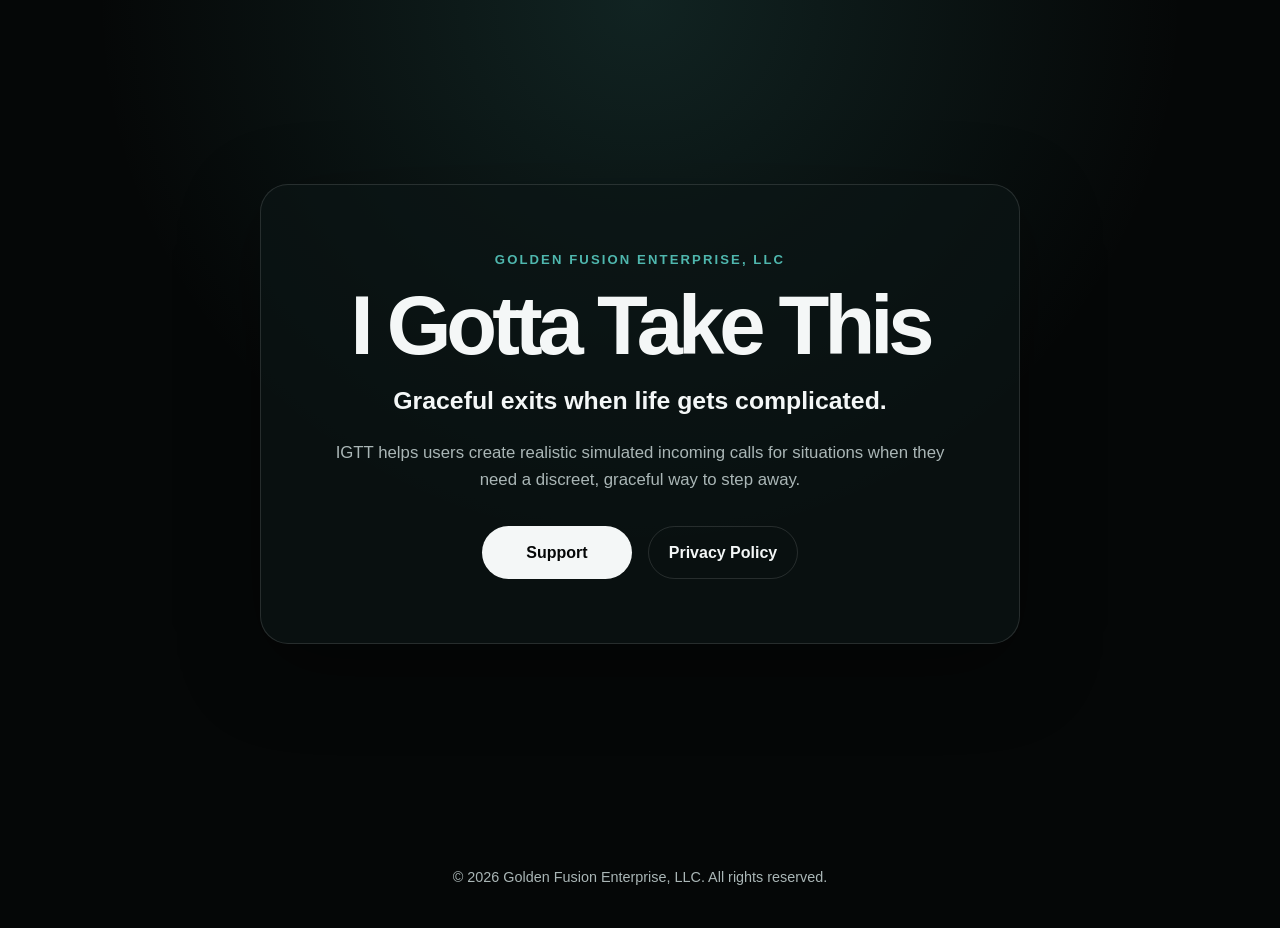
==== index.html @ 5e7134e2 "Add files via upload Initial IGTT website" ====
<!doctype html>
<html lang="en">
<head>
  <meta charset="utf-8">
  <meta name="viewport" content="width=device-width, initial-scale=1">
  <title>I Gotta Take This</title>
  <meta name="description" content="I Gotta Take This helps users schedule realistic simulated incoming calls for graceful exits.">
  <link rel="stylesheet" href="styles.css">
</head>
<body>
  <main class="page">
    <section class="hero">
      <p class="eyebrow">Golden Fusion Enterprise, LLC</p>
      <h1>I Gotta Take This</h1>
      <p class="tagline">Graceful exits when life gets complicated.</p>
      <p class="description">
        IGTT helps users create realistic simulated incoming calls for situations when they need a discreet, graceful way to step away.
      </p>
      <div class="actions">
        <a class="button" href="support.html">Support</a>
        <a class="button secondary" href="privacy.html">Privacy Policy</a>
      </div>
    </section>
  </main>
  <footer>
    <p>&copy; 2026 Golden Fusion Enterprise, LLC. All rights reserved.</p>
  </footer>
</body>
</html>
---- styles.css ----
* { box-sizing: border-box; }

:root {
  color-scheme: dark;
  --bg: #050707;
  --panel: #0c1616;
  --text: #f4f7f7;
  --muted: #aab6b6;
  --line: rgba(255,255,255,0.12);
  --accent: #4fb7ae;
}

body {
  margin: 0;
  font-family: -apple-system, BlinkMacSystemFont, "Segoe UI", sans-serif;
  background: radial-gradient(circle at top, rgba(79,183,174,0.16), transparent 34rem), var(--bg);
  color: var(--text);
  line-height: 1.6;
}

a { color: var(--accent); }

.page {
  min-height: calc(100vh - 72px);
  display: grid;
  place-items: center;
  padding: 2rem;
}

.hero {
  width: min(760px, 100%);
  padding: 4rem 2rem;
  text-align: center;
  background: rgba(12, 22, 22, 0.72);
  border: 1px solid var(--line);
  border-radius: 28px;
  box-shadow: 0 24px 80px rgba(0,0,0,0.35);
}

.eyebrow {
  margin: 0 0 1rem;
  color: var(--accent);
  font-size: 0.82rem;
  font-weight: 700;
  letter-spacing: 0.16em;
  text-transform: uppercase;
}

h1 {
  margin: 0 0 1rem;
  font-size: clamp(2.3rem, 8vw, 5.2rem);
  line-height: 0.95;
  letter-spacing: -0.06em;
}

.tagline {
  margin: 0;
  color: var(--text);
  font-size: clamp(1.15rem, 3vw, 1.55rem);
  font-weight: 700;
}

.description {
  max-width: 620px;
  margin: 1.2rem auto 0;
  color: var(--muted);
  font-size: 1.05rem;
}

.actions {
  display: flex;
  gap: 1rem;
  justify-content: center;
  margin-top: 2rem;
  flex-wrap: wrap;
}

.button {
  display: inline-flex;
  align-items: center;
  justify-content: center;
  min-width: 150px;
  min-height: 48px;
  padding: 0.8rem 1.2rem;
  border-radius: 999px;
  background: var(--text);
  color: #050707;
  text-decoration: none;
  font-weight: 800;
}

.button.secondary {
  background: transparent;
  color: var(--text);
  border: 1px solid var(--line);
}

footer {
  padding: 1.5rem;
  color: var(--muted);
  text-align: center;
  font-size: 0.9rem;
}

.content {
  width: min(880px, calc(100% - 2rem));
  margin: 0 auto;
  padding: 2rem 0 4rem;
}

.content h1 {
  margin-top: 1.5rem;
  font-size: clamp(2rem, 6vw, 3.8rem);
}

.content h2 {
  margin-top: 2rem;
  padding-top: 1.2rem;
  border-top: 1px solid var(--line);
  font-size: 1.35rem;
}

.content p, .content li { color: var(--muted); }
.content strong { color: var(--text); }

.back {
  display: inline-block;
  margin-bottom: 1rem;
  text-decoration: none;
  color: var(--accent);
  font-weight: 700;
}

ol, ul { padding-left: 1.4rem; }

@media (max-width: 560px) {
  .hero { padding: 3rem 1.25rem; }
  .actions { flex-direction: column; }
  .button { width: 100%; }
}
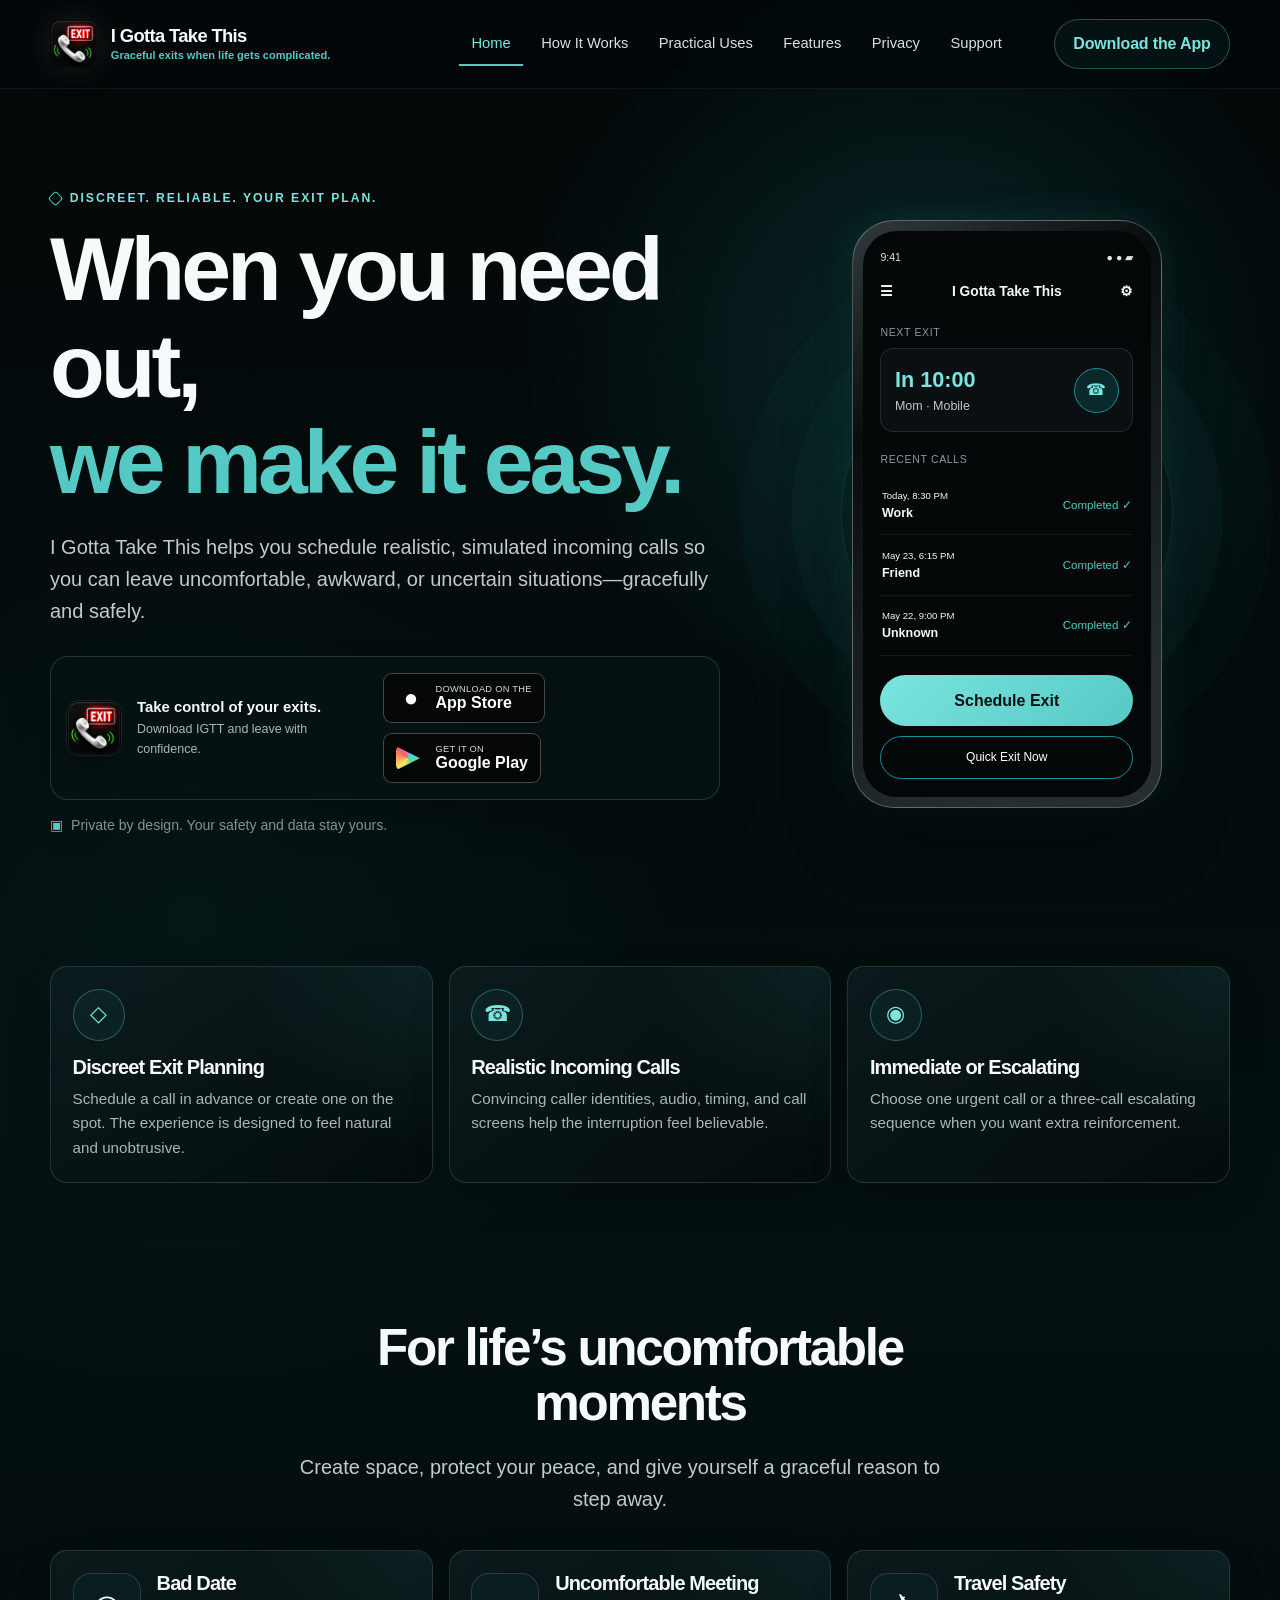
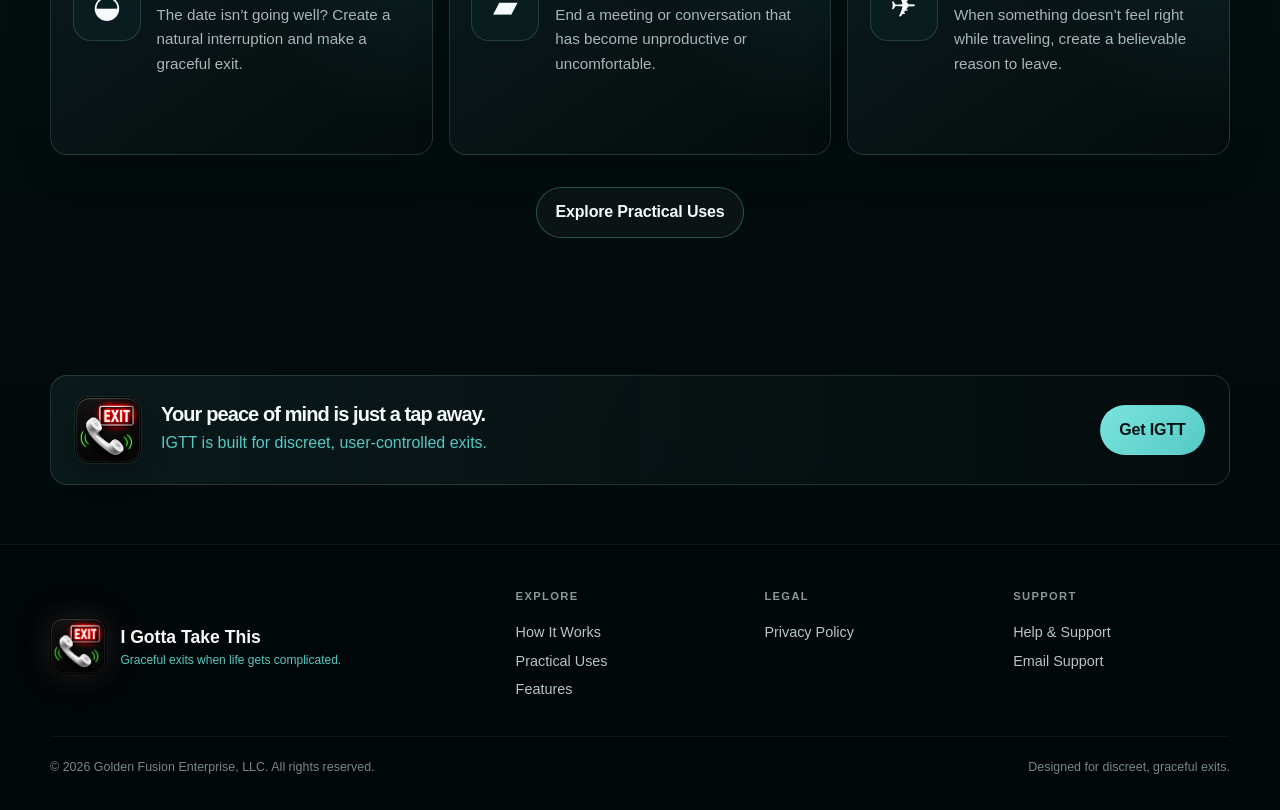
==== commit 14741ca7: "Redesign IGTT website for v1.2 launch" ====
--- a/index.html
+++ b/index.html
@@ -3,27 +3,120 @@
 <head>
   <meta charset="utf-8">
   <meta name="viewport" content="width=device-width, initial-scale=1">
-  <title>I Gotta Take This</title>
-  <meta name="description" content="I Gotta Take This helps users schedule realistic simulated incoming calls for graceful exits.">
+  <title>I Gotta Take This | Graceful exits when life gets complicated</title>
+  <meta name="description" content="I Gotta Take This helps you schedule realistic simulated incoming calls so you can leave uncomfortable, awkward, or uncertain situations gracefully and safely.">
+  <meta name="theme-color" content="#041011">
+  <meta property="og:title" content="I Gotta Take This">
+  <meta property="og:description" content="Graceful exits when life gets complicated.">
+  <meta property="og:type" content="website">
+  <meta property="og:url" content="https://igottatakethis.com/">
+  <link rel="icon" href="assets/favicon-64.png" type="image/png"><link rel="apple-touch-icon" href="assets/apple-touch-icon.png">
   <link rel="stylesheet" href="styles.css">
+  <script src="site.js" defer></script>
 </head>
 <body>
-  <main class="page">
+  <a class="skip-link" href="#main">Skip to content</a>
+  <header class="site-header">
+    <div class="header-inner">
+      <a class="brand" href="index.html" aria-label="I Gotta Take This home">
+        <img class="brand-icon" src="assets/igtt-icon.png" alt="">
+        <span class="brand-copy"><span class="brand-name">I Gotta Take This</span><span class="brand-tagline">Graceful exits when life gets complicated.</span></span>
+      </a>
+      <button class="menu-button" type="button" aria-expanded="false" aria-label="Open navigation" data-menu-button>☰</button>
+      <nav class="nav" aria-label="Primary" data-menu>
+        <a class="active" href="index.html" aria-current="page">Home</a>
+        <a href="how-it-works.html">How It Works</a>
+        <a href="practical-uses.html">Practical Uses</a>
+        <a href="features.html">Features</a>
+        <a href="privacy.html">Privacy</a>
+        <a href="support.html">Support</a>
+      </nav>
+      <a class="header-cta" href="#download">Download the App</a>
+    </div>
+  </header>
+
+  <main id="main">
     <section class="hero">
-      <p class="eyebrow">Golden Fusion Enterprise, LLC</p>
-      <h1>I Gotta Take This</h1>
-      <p class="tagline">Graceful exits when life gets complicated.</p>
-      <p class="description">
-        IGTT helps users create realistic simulated incoming calls for situations when they need a discreet, graceful way to step away.
-      </p>
-      <div class="actions">
-        <a class="button" href="support.html">Support</a>
-        <a class="button secondary" href="privacy.html">Privacy Policy</a>
+      <div class="container hero-grid">
+        <div class="hero-copy">
+          <p class="eyebrow">Discreet. Reliable. Your exit plan.</p>
+          <h1>When you need out,<br><span class="accent">we make it easy.</span></h1>
+          <p class="lead">I Gotta Take This helps you schedule realistic, simulated incoming calls so you can leave uncomfortable, awkward, or uncertain situations—gracefully and safely.</p>
+          <div class="download-card" id="download">
+            <img class="app-icon" src="assets/igtt-icon.png" alt="I Gotta Take This app icon">
+            <div class="download-copy"><strong>Take control of your exits.</strong><span>Download IGTT and leave with confidence.</span></div>
+            <div class="store-badges" aria-label="App store links coming soon">
+              <a class="store-badge" href="#download" data-store="apple" aria-disabled="true" title="App Store link will be activated after approval">
+                <span class="store-symbol" aria-hidden="true">●</span><span><span class="store-small">Download on the</span><span class="store-name">App Store</span></span>
+              </a>
+              <a class="store-badge" href="#download" data-store="google" aria-disabled="true" title="Google Play link will be activated after approval">
+                <span class="play-mark" aria-hidden="true"></span><span><span class="store-small">Get it on</span><span class="store-name">Google Play</span></span>
+              </a>
+            </div>
+          </div>
+          <p class="privacy-note"><span class="mini-lock" aria-hidden="true">▣</span> Private by design. Your safety and data stay yours.</p>
+        </div>
+
+        <div class="phone-stage" aria-label="Illustration of the I Gotta Take This app">
+          <div class="phone">
+            <div class="phone-screen">
+              <div class="phone-status"><span>9:41</span><span>● ● ▰</span></div>
+              <div class="phone-title"><span>☰</span><strong>I Gotta Take This</strong><span>⚙</span></div>
+              <div class="phone-label">Next Exit</div>
+              <div class="next-call"><div><strong>In 10:00</strong><span>Mom · Mobile</span></div><div class="call-button">☎</div></div>
+              <div class="recent">
+                <div class="phone-label">Recent Calls</div>
+                <div class="recent-row"><div><small>Today, 8:30 PM</small><strong>Work</strong></div><span>Completed ✓</span></div>
+                <div class="recent-row"><div><small>May 23, 6:15 PM</small><strong>Friend</strong></div><span>Completed ✓</span></div>
+                <div class="recent-row"><div><small>May 22, 9:00 PM</small><strong>Unknown</strong></div><span>Completed ✓</span></div>
+              </div>
+              <div class="phone-main-button">Schedule Exit</div>
+              <div class="phone-secondary">Quick Exit Now</div>
+            </div>
+          </div>
+        </div>
+      </div>
+    </section>
+
+    <section class="section compact">
+      <div class="container card-grid three">
+        <article class="card feature-card"><div class="icon-badge">◇</div><h3>Discreet Exit Planning</h3><p>Schedule a call in advance or create one on the spot. The experience is designed to feel natural and unobtrusive.</p></article>
+        <article class="card feature-card"><div class="icon-badge">☎</div><h3>Realistic Incoming Calls</h3><p>Convincing caller identities, audio, timing, and call screens help the interruption feel believable.</p></article>
+        <article class="card feature-card"><div class="icon-badge">◉</div><h3>Immediate or Escalating</h3><p>Choose one urgent call or a three-call escalating sequence when you want extra reinforcement.</p></article>
+      </div>
+    </section>
+
+    <section class="section compact use-cases">
+      <div class="container">
+        <div class="section-heading center"><h2>For life’s uncomfortable moments</h2><p class="lead">Create space, protect your peace, and give yourself a graceful reason to step away.</p></div>
+        <div class="card-grid three">
+          <article class="card use-case-card"><div class="scenario"><div class="scenario-art" aria-hidden="true">◒</div><div><h3>Bad Date</h3><p>The date isn’t going well? Create a natural interruption and make a graceful exit.</p></div></div></article>
+          <article class="card use-case-card"><div class="scenario"><div class="scenario-art" aria-hidden="true">▰</div><div><h3>Uncomfortable Meeting</h3><p>End a meeting or conversation that has become unproductive or uncomfortable.</p></div></div></article>
+          <article class="card use-case-card"><div class="scenario"><div class="scenario-art" aria-hidden="true">✈</div><div><h3>Travel Safety</h3><p>When something doesn’t feel right while traveling, create a believable reason to leave.</p></div></div></article>
+        </div>
+        <div class="hero-actions" style="justify-content:center; margin-top:2rem"><a class="button secondary" href="practical-uses.html">Explore Practical Uses</a></div>
+      </div>
+    </section>
+
+    <section class="section compact">
+      <div class="container callout">
+        <img class="app-icon" src="assets/igtt-icon.png" alt="">
+        <div><h3>Your peace of mind is just a tap away.</h3><p>IGTT is built for discreet, user-controlled exits.</p></div>
+        <a class="button primary" href="#download">Get IGTT</a>
       </div>
     </section>
   </main>
-  <footer>
-    <p>&copy; 2026 Golden Fusion Enterprise, LLC. All rights reserved.</p>
+
+  <footer class="site-footer">
+    <div class="container">
+      <div class="footer-grid">
+        <div class="footer-brand"><img class="brand-icon" src="assets/igtt-icon.png" alt=""><div><div class="footer-title">I Gotta Take This</div><div class="footer-tag">Graceful exits when life gets complicated.</div></div></div>
+        <div class="footer-col"><h4>Explore</h4><a href="how-it-works.html">How It Works</a><a href="practical-uses.html">Practical Uses</a><a href="features.html">Features</a></div>
+        <div class="footer-col"><h4>Legal</h4><a href="privacy.html">Privacy Policy</a></div>
+        <div class="footer-col"><h4>Support</h4><a href="support.html">Help & Support</a><a href="mailto:support@igottatakethis.com">Email Support</a></div>
+      </div>
+      <div class="footer-bottom"><span>© <span data-year>2026</span> Golden Fusion Enterprise, LLC. All rights reserved.</span><span>Designed for discreet, graceful exits.</span></div>
+    </div>
   </footer>
 </body>
 </html>
--- a/styles.css
+++ b/styles.css
@@ -2,139 +2,366 @@
 
 :root {
   color-scheme: dark;
-  --bg: #050707;
-  --panel: #0c1616;
-  --text: #f4f7f7;
-  --muted: #aab6b6;
-  --line: rgba(255,255,255,0.12);
-  --accent: #4fb7ae;
-}
-
+  --bg: #030808;
+  --bg-soft: #071011;
+  --panel: rgba(10, 23, 24, 0.78);
+  --panel-strong: #0a1718;
+  --text: #f7fafa;
+  --muted: #a9b7b8;
+  --muted-2: #7f9395;
+  --line: rgba(173, 236, 233, 0.16);
+  --line-strong: rgba(94, 211, 206, 0.34);
+  --accent: #55c9c4;
+  --accent-bright: #7be4de;
+  --accent-deep: #168e96;
+  --danger: #e18f8f;
+  --radius: 24px;
+  --radius-sm: 17px;
+  --shadow: 0 28px 80px rgba(0,0,0,.38);
+  --max: 1180px;
+}
+
+html { scroll-behavior: smooth; }
 body {
   margin: 0;
-  font-family: -apple-system, BlinkMacSystemFont, "Segoe UI", sans-serif;
-  background: radial-gradient(circle at top, rgba(79,183,174,0.16), transparent 34rem), var(--bg);
+  min-height: 100vh;
+  font-family: Inter, ui-sans-serif, -apple-system, BlinkMacSystemFont, "Segoe UI", sans-serif;
   color: var(--text);
+  background:
+    radial-gradient(circle at 72% 14%, rgba(28, 161, 168, .18), transparent 25rem),
+    radial-gradient(circle at 15% 38%, rgba(25, 106, 110, .09), transparent 30rem),
+    linear-gradient(180deg, #030707 0%, #041011 52%, #020707 100%);
   line-height: 1.6;
-}
-
-a { color: var(--accent); }
-
-.page {
-  min-height: calc(100vh - 72px);
+  -webkit-font-smoothing: antialiased;
+}
+
+body::before {
+  content: "";
+  position: fixed;
+  inset: 0;
+  pointer-events: none;
+  background-image: linear-gradient(rgba(255,255,255,.012) 1px, transparent 1px), linear-gradient(90deg, rgba(255,255,255,.012) 1px, transparent 1px);
+  background-size: 54px 54px;
+  mask-image: linear-gradient(to bottom, rgba(0,0,0,.5), transparent 70%);
+}
+
+a { color: inherit; }
+img, svg { display: block; max-width: 100%; }
+button { font: inherit; }
+
+.skip-link {
+  position: absolute;
+  left: 1rem;
+  top: -5rem;
+  background: var(--text);
+  color: #061011;
+  padding: .7rem 1rem;
+  border-radius: 10px;
+  z-index: 1000;
+}
+.skip-link:focus { top: 1rem; }
+
+.site-header {
+  position: sticky;
+  top: 0;
+  z-index: 50;
+  backdrop-filter: blur(16px);
+  background: rgba(2, 8, 9, .79);
+  border-bottom: 1px solid rgba(255,255,255,.06);
+}
+.header-inner {
+  width: min(var(--max), calc(100% - 2rem));
+  min-height: 88px;
+  margin: 0 auto;
+  display: flex;
+  align-items: center;
+  gap: 2rem;
+}
+.brand {
+  display: inline-flex;
+  align-items: center;
+  gap: .8rem;
+  text-decoration: none;
+  flex: 0 0 auto;
+}
+.brand-icon { width: 48px; height: 48px; filter: drop-shadow(0 0 18px rgba(84,201,196,.22)); }
+.brand-copy { display: grid; line-height: 1.08; }
+.brand-name { font-size: 1.15rem; font-weight: 800; letter-spacing: -.035em; }
+.brand-tagline { color: var(--accent); font-size: .69rem; margin-top: .28rem; font-weight: 650; }
+
+.nav { display: flex; align-items: center; gap: .4rem; margin-left: auto; }
+.nav a {
+  text-decoration: none;
+  color: #d7e0e0;
+  padding: .65rem .75rem;
+  border-radius: 12px;
+  font-size: .92rem;
+  transition: color .2s, background .2s;
+}
+.nav a:hover, .nav a:focus-visible { color: #fff; background: rgba(255,255,255,.05); }
+.nav a.active { color: var(--accent-bright); box-shadow: inset 0 -2px var(--accent); border-radius: 0; }
+
+.header-cta, .button {
+  display: inline-flex;
+  align-items: center;
+  justify-content: center;
+  min-height: 46px;
+  padding: .72rem 1.15rem;
+  border-radius: 999px;
+  border: 1px solid var(--line-strong);
+  text-decoration: none;
+  font-weight: 760;
+  letter-spacing: -.01em;
+  transition: transform .2s, box-shadow .2s, border-color .2s, background .2s;
+}
+.header-cta { margin-left: .5rem; color: var(--accent-bright); background: rgba(12,39,40,.36); }
+.header-cta:hover, .button:hover { transform: translateY(-1px); box-shadow: 0 12px 28px rgba(0,0,0,.25); border-color: rgba(123,228,222,.65); }
+.button.primary { color: #041112; background: linear-gradient(135deg, var(--accent-bright), var(--accent)); border-color: transparent; }
+.button.secondary { color: var(--text); background: rgba(255,255,255,.035); }
+.menu-button { display: none; margin-left: auto; background: transparent; color: var(--text); border: 1px solid var(--line); border-radius: 12px; width: 44px; height: 44px; }
+
+main { position: relative; z-index: 1; }
+.container { width: min(var(--max), calc(100% - 2rem)); margin: 0 auto; }
+.section { padding: 5.3rem 0; }
+.section.compact { padding: 3.7rem 0; }
+.section-heading { max-width: 720px; margin-bottom: 2.2rem; }
+.section-heading.center { text-align: center; margin-left: auto; margin-right: auto; }
+.eyebrow {
+  display: inline-flex;
+  align-items: center;
+  gap: .55rem;
+  color: var(--accent-bright);
+  font-size: .76rem;
+  font-weight: 850;
+  letter-spacing: .16em;
+  text-transform: uppercase;
+}
+.eyebrow::before { content: ""; width: 9px; height: 9px; border: 1.5px solid var(--accent); border-radius: 3px; transform: rotate(45deg); }
+
+h1, h2, h3 { margin-top: 0; letter-spacing: -.045em; line-height: 1.08; }
+h1 { font-size: clamp(3rem, 7vw, 5.7rem); margin-bottom: 1.25rem; }
+h2 { font-size: clamp(2rem, 4.2vw, 3.2rem); margin-bottom: .9rem; }
+h3 { font-size: 1.25rem; margin-bottom: .55rem; }
+.accent { color: var(--accent); }
+.lead { color: #c0cbcc; font-size: clamp(1.05rem, 2vw, 1.25rem); max-width: 680px; }
+.muted { color: var(--muted); }
+
+.hero { padding: 5.5rem 0 3.5rem; overflow: hidden; }
+.hero-grid { display: grid; grid-template-columns: minmax(0, 1.08fr) minmax(330px, .72fr); gap: 4rem; align-items: center; }
+.hero-copy h1 { max-width: 780px; }
+.hero-copy .lead { margin: 0 0 1.8rem; }
+.hero-actions { display: flex; gap: .8rem; flex-wrap: wrap; margin: 1.7rem 0 1.2rem; }
+.privacy-note { display: flex; align-items: center; gap: .5rem; color: var(--muted-2); font-size: .88rem; }
+.privacy-note .mini-lock { color: var(--accent); }
+
+.download-card {
+  margin-top: 1.75rem;
+  max-width: 670px;
+  display: flex;
+  align-items: center;
+  gap: 1rem;
+  padding: 1rem;
+  border: 1px solid var(--line);
+  border-radius: 18px;
+  background: rgba(8,19,20,.74);
+  box-shadow: 0 18px 40px rgba(0,0,0,.18);
+}
+.download-card .app-icon { width: 54px; height: 54px; flex: 0 0 auto; }
+.download-copy { margin-right: auto; }
+.download-copy strong { display: block; font-size: .93rem; }
+.download-copy span { display: block; color: var(--muted); font-size: .78rem; }
+.store-badges { display: flex; gap: .65rem; flex-wrap: wrap; }
+.store-badge {
+  min-width: 142px;
+  min-height: 50px;
   display: grid;
-  place-items: center;
-  padding: 2rem;
-}
-
-.hero {
-  width: min(760px, 100%);
-  padding: 4rem 2rem;
-  text-align: center;
-  background: rgba(12, 22, 22, 0.72);
+  grid-template-columns: 30px 1fr;
+  align-items: center;
+  gap: .6rem;
+  padding: .5rem .75rem;
+  color: white;
+  text-decoration: none;
+  border: 1px solid rgba(255,255,255,.26);
+  border-radius: 9px;
+  background: #050707;
+}
+.store-badge[aria-disabled="true"] { cursor: default; }
+.store-badge .store-symbol { font-size: 1.5rem; text-align: center; line-height: 1; }
+.store-badge .store-small { display: block; font-size: .58rem; text-transform: uppercase; line-height: 1.1; color: #d6dddd; letter-spacing: .03em; }
+.store-badge .store-name { display: block; font-size: 1rem; font-weight: 720; line-height: 1.15; }
+.play-mark { width: 24px; height: 24px; border-radius: 5px; background: conic-gradient(from 45deg, #48d7ff, #57dd7b, #ffe65b, #ff5b64, #48d7ff); clip-path: polygon(0 0, 100% 50%, 0 100%); }
+
+.phone-stage { position: relative; min-height: 520px; display: grid; place-items: center; }
+.phone-stage::before {
+  content: "";
+  position: absolute;
+  width: 390px; height: 390px;
+  border-radius: 50%;
+  background: radial-gradient(circle, rgba(40,186,191,.35), rgba(13,102,108,.16) 40%, transparent 69%);
+  filter: blur(2px);
+}
+.phone-stage::after {
+  content: "";
+  position: absolute;
+  width: 330px; height: 330px;
+  border: 1px solid rgba(80,205,202,.16);
+  border-radius: 50%;
+  box-shadow: 0 0 0 50px rgba(68,199,195,.035), 0 0 0 100px rgba(68,199,195,.022);
+}
+.phone {
+  position: relative;
+  z-index: 2;
+  width: min(310px, 75vw);
+  padding: 10px;
+  border-radius: 42px;
+  background: linear-gradient(145deg, #303b3d, #090d0e 28%, #262e30 85%);
+  border: 1px solid rgba(255,255,255,.28);
+  box-shadow: 0 35px 65px rgba(0,0,0,.48), 0 0 40px rgba(63,208,204,.14);
+}
+.phone-screen { min-height: 556px; border-radius: 34px; overflow: hidden; background: #040707; padding: 1.1rem; }
+.phone-status { display: flex; justify-content: space-between; font-size: .66rem; color: #dfe5e5; margin-bottom: 1rem; }
+.phone-title { display: flex; justify-content: space-between; align-items: center; margin-bottom: 1.3rem; font-size: .86rem; font-weight: 760; }
+.phone-label { color: #8c9a9b; font-size: .66rem; text-transform: uppercase; letter-spacing: .06em; margin-bottom: .45rem; }
+.next-call { border: 1px solid rgba(255,255,255,.1); background: #0a1011; padding: .85rem; border-radius: 13px; display: flex; align-items: center; justify-content: space-between; }
+.next-call strong { display: block; color: var(--accent-bright); font-size: 1.35rem; }
+.next-call span { display: block; color: #bec8c8; font-size: .78rem; }
+.call-button { width: 45px; height: 45px; border-radius: 50%; border: 1px solid var(--accent-deep); display: grid; place-items: center; color: var(--accent-bright); background: #0b292b; }
+.recent { margin: 1.2rem 0; }
+.recent-row { display: flex; justify-content: space-between; align-items: center; gap: 1rem; padding: .65rem .1rem; border-bottom: 1px solid rgba(255,255,255,.07); font-size: .72rem; }
+.recent-row strong { display: block; font-size: .78rem; }
+.recent-row span { color: var(--accent); }
+.phone-main-button { display: block; width: 100%; padding: .8rem; border: 0; border-radius: 999px; background: linear-gradient(135deg, var(--accent-bright), var(--accent)); color: #061112; font-weight: 800; text-align: center; }
+.phone-secondary { display: block; width: 100%; padding: .7rem; margin-top: .6rem; border-radius: 999px; border: 1px solid var(--accent-deep); color: white; text-align: center; font-size: .75rem; }
+
+.card-grid { display: grid; gap: 1rem; }
+.card-grid.three { grid-template-columns: repeat(3, 1fr); }
+.card-grid.two { grid-template-columns: repeat(2, 1fr); }
+.card {
+  position: relative;
+  overflow: hidden;
   border: 1px solid var(--line);
-  border-radius: 28px;
-  box-shadow: 0 24px 80px rgba(0,0,0,0.35);
-}
-
-.eyebrow {
-  margin: 0 0 1rem;
-  color: var(--accent);
-  font-size: 0.82rem;
-  font-weight: 700;
-  letter-spacing: 0.16em;
-  text-transform: uppercase;
-}
-
-h1 {
-  margin: 0 0 1rem;
-  font-size: clamp(2.3rem, 8vw, 5.2rem);
-  line-height: 0.95;
-  letter-spacing: -0.06em;
-}
-
-.tagline {
-  margin: 0;
-  color: var(--text);
-  font-size: clamp(1.15rem, 3vw, 1.55rem);
-  font-weight: 700;
-}
-
-.description {
-  max-width: 620px;
-  margin: 1.2rem auto 0;
-  color: var(--muted);
-  font-size: 1.05rem;
-}
-
-.actions {
-  display: flex;
-  gap: 1rem;
-  justify-content: center;
-  margin-top: 2rem;
-  flex-wrap: wrap;
-}
-
-.button {
-  display: inline-flex;
-  align-items: center;
-  justify-content: center;
-  min-width: 150px;
-  min-height: 48px;
-  padding: 0.8rem 1.2rem;
-  border-radius: 999px;
-  background: var(--text);
-  color: #050707;
-  text-decoration: none;
-  font-weight: 800;
-}
-
-.button.secondary {
-  background: transparent;
-  color: var(--text);
-  border: 1px solid var(--line);
-}
-
-footer {
-  padding: 1.5rem;
-  color: var(--muted);
-  text-align: center;
-  font-size: 0.9rem;
-}
-
-.content {
-  width: min(880px, calc(100% - 2rem));
-  margin: 0 auto;
-  padding: 2rem 0 4rem;
-}
-
-.content h1 {
-  margin-top: 1.5rem;
-  font-size: clamp(2rem, 6vw, 3.8rem);
-}
-
-.content h2 {
-  margin-top: 2rem;
-  padding-top: 1.2rem;
-  border-top: 1px solid var(--line);
-  font-size: 1.35rem;
-}
-
-.content p, .content li { color: var(--muted); }
-.content strong { color: var(--text); }
-
-.back {
-  display: inline-block;
-  margin-bottom: 1rem;
-  text-decoration: none;
-  color: var(--accent);
-  font-weight: 700;
-}
-
-ol, ul { padding-left: 1.4rem; }
-
-@media (max-width: 560px) {
-  .hero { padding: 3rem 1.25rem; }
-  .actions { flex-direction: column; }
+  border-radius: var(--radius-sm);
+  background: linear-gradient(145deg, rgba(13,29,31,.8), rgba(5,12,13,.82));
+  padding: 1.35rem;
+  box-shadow: 0 16px 40px rgba(0,0,0,.14);
+}
+.card::after { content: ""; position: absolute; inset: 0; pointer-events: none; background: radial-gradient(circle at top right, rgba(67,193,192,.08), transparent 42%); }
+.card p { color: var(--muted); margin: 0; font-size: .95rem; }
+.icon-badge { width: 52px; height: 52px; border-radius: 50%; display: grid; place-items: center; color: var(--accent-bright); border: 1px solid var(--line-strong); background: rgba(22,92,96,.14); font-size: 1.35rem; margin-bottom: 1rem; }
+.feature-card { min-height: 205px; }
+
+.use-cases { margin-top: 1.2rem; }
+.use-case-card { min-height: 205px; }
+.use-case-card .scenario { display: flex; gap: 1rem; align-items: flex-start; }
+.use-case-card .scenario-art { width: 68px; min-width: 68px; height: 68px; border-radius: 18px; border: 1px solid var(--line); background: rgba(23,78,80,.12); display: grid; place-items: center; font-size: 2rem; }
+
+.page-hero { padding: 5rem 0 2.5rem; }
+.page-hero-grid { display: grid; grid-template-columns: 1fr .65fr; gap: 4rem; align-items: center; }
+.page-hero h1 { font-size: clamp(3rem, 6vw, 5.2rem); }
+.orbit-art { min-height: 320px; display: grid; place-items: center; position: relative; }
+.orbit { width: 270px; height: 270px; border-radius: 50%; border: 1px solid rgba(81,206,202,.23); display: grid; place-items: center; box-shadow: 0 0 0 40px rgba(66,199,194,.035), 0 0 0 80px rgba(66,199,194,.02); }
+.orbit-core { width: 92px; height: 154px; border-radius: 24px; border: 2px solid rgba(255,255,255,.24); background: #070c0d; box-shadow: 0 0 45px rgba(50,192,190,.25); display: grid; place-items: center; color: var(--accent); font-size: 2rem; }
+.orbit-node { position: absolute; width: 48px; height: 48px; border-radius: 50%; border: 1px solid var(--line-strong); background: #071516; display: grid; place-items: center; color: var(--accent-bright); }
+.orbit-node.n1 { transform: translate(0,-150px); }
+.orbit-node.n2 { transform: translate(-150px,-20px); }
+.orbit-node.n3 { transform: translate(150px,-20px); }
+.orbit-node.n4 { transform: translate(-95px,120px); }
+.orbit-node.n5 { transform: translate(95px,120px); }
+
+.steps { display: grid; grid-template-columns: repeat(3,1fr); gap: 1rem; counter-reset: step; }
+.step { position: relative; padding: 1.35rem 1.35rem 1.35rem 4.3rem; border: 1px solid var(--line); border-radius: var(--radius-sm); background: rgba(8,19,20,.7); }
+.step::before { counter-increment: step; content: counter(step); position: absolute; left: 1.2rem; top: 1.3rem; width: 36px; height: 36px; border-radius: 50%; display: grid; place-items: center; font-weight: 850; color: #061112; background: var(--accent); }
+.step p { color: var(--muted); margin: 0; font-size: .92rem; }
+
+.callout { display: grid; grid-template-columns: auto 1fr auto; gap: 1.25rem; align-items: center; padding: 1.3rem 1.5rem; border: 1px solid var(--line); border-radius: var(--radius-sm); background: linear-gradient(90deg, rgba(11,27,29,.93), rgba(5,12,13,.88)); }
+.callout .app-icon { width: 66px; height: 66px; }
+.callout h3 { margin-bottom: .25rem; }
+.callout p { margin: 0; color: var(--accent); }
+
+.prose-wrap { display: grid; grid-template-columns: 250px minmax(0, 760px); gap: 3rem; align-items: start; }
+.prose-nav { position: sticky; top: 118px; border: 1px solid var(--line); border-radius: var(--radius-sm); padding: 1rem; background: rgba(7,17,18,.72); }
+.prose-nav a { display: block; text-decoration: none; color: var(--muted); padding: .45rem .5rem; border-radius: 8px; font-size: .9rem; }
+.prose-nav a:hover { color: var(--text); background: rgba(255,255,255,.04); }
+.prose h2 { font-size: 1.55rem; margin-top: 2.6rem; padding-top: .9rem; border-top: 1px solid var(--line); }
+.prose h2:first-child { margin-top: 0; }
+.prose p, .prose li { color: var(--muted); }
+.prose strong { color: var(--text); }
+.prose a { color: var(--accent-bright); }
+.prose ul, .prose ol { padding-left: 1.35rem; }
+.notice { border-left: 3px solid var(--accent); padding: .9rem 1rem; background: rgba(24,83,86,.1); color: #c7d5d5; border-radius: 0 12px 12px 0; }
+
+.site-footer { border-top: 1px solid rgba(255,255,255,.07); background: rgba(1,6,7,.64); padding: 2.7rem 0 2rem; }
+.footer-grid { display: grid; grid-template-columns: 1.4fr repeat(3, .7fr); gap: 2rem; }
+.footer-brand .brand-icon { width: 56px; height: 56px; }
+.footer-brand { display: flex; align-items: center; gap: .9rem; }
+.footer-title { font-weight: 820; font-size: 1.1rem; }
+.footer-tag { color: var(--accent); font-size: .75rem; }
+.footer-col h4 { margin: 0 0 .75rem; color: #87999a; font-size: .7rem; letter-spacing: .12em; text-transform: uppercase; }
+.footer-col a { display: block; color: #b9c5c5; text-decoration: none; padding: .18rem 0; font-size: .9rem; }
+.footer-col a:hover { color: white; }
+.footer-bottom { margin-top: 2rem; padding-top: 1.3rem; border-top: 1px solid rgba(255,255,255,.06); display: flex; justify-content: space-between; gap: 1rem; color: #778889; font-size: .78rem; }
+
+@media (max-width: 980px) {
+  .header-inner { min-height: 76px; }
+  .menu-button { display: inline-grid; place-items: center; }
+  .nav { display: none; position: absolute; left: 1rem; right: 1rem; top: 82px; flex-direction: column; align-items: stretch; padding: .8rem; border: 1px solid var(--line); border-radius: 16px; background: rgba(3,12,13,.98); box-shadow: var(--shadow); }
+  .nav.is-open { display: flex; }
+  .nav a.active { border-radius: 10px; box-shadow: none; background: rgba(77,190,187,.1); }
+  .header-cta { display: none; }
+  .hero-grid, .page-hero-grid { grid-template-columns: 1fr; gap: 2rem; }
+  .hero { padding-top: 4rem; }
+  .phone-stage { min-height: 520px; }
+  .card-grid.three { grid-template-columns: repeat(2,1fr); }
+  .callout { grid-template-columns: auto 1fr; }
+  .callout .store-badges { grid-column: 1 / -1; }
+  .prose-wrap { grid-template-columns: 1fr; }
+  .prose-nav { position: static; display: flex; flex-wrap: wrap; }
+  .footer-grid { grid-template-columns: 1.5fr 1fr 1fr; }
+  .footer-col:last-child { grid-column: 2; }
+}
+
+@media (max-width: 680px) {
+  .container, .header-inner { width: min(100% - 1.2rem, var(--max)); }
+  .brand-icon { width: 42px; height: 42px; }
+  .brand-tagline { display: none; }
+  .brand-name { font-size: 1.03rem; }
+  .section { padding: 4rem 0; }
+  .hero { padding-top: 3.2rem; }
+  h1 { font-size: clamp(2.65rem, 14vw, 4.4rem); }
+  .hero-actions { flex-direction: column; }
   .button { width: 100%; }
-}
+  .download-card { align-items: flex-start; flex-wrap: wrap; }
+  .download-copy { min-width: calc(100% - 80px); }
+  .store-badges { width: 100%; }
+  .store-badge { flex: 1 1 145px; }
+  .phone-stage { min-height: 500px; }
+  .phone-screen { min-height: 520px; }
+  .card-grid.three, .card-grid.two, .steps { grid-template-columns: 1fr; }
+  .orbit-art { transform: scale(.8); min-height: 270px; }
+  .callout { grid-template-columns: auto 1fr; }
+  .callout .store-badges { grid-column: 1 / -1; }
+  .footer-grid { grid-template-columns: 1fr 1fr; }
+  .footer-grid > :first-child { grid-column: 1 / -1; }
+  .footer-col:last-child { grid-column: auto; }
+  .footer-bottom { flex-direction: column; }
+}
+
+@media (prefers-reduced-motion: reduce) {
+  html { scroll-behavior: auto; }
+  *, *::before, *::after { transition: none !important; }
+}
+
+/* Production IGTT app icon */
+.brand-icon,
+.app-icon,
+.orbit-core img {
+  border-radius: 22%;
+  object-fit: cover;
+}
+.brand-icon {
+  filter: drop-shadow(0 0 16px rgba(255, 49, 49, .10)) drop-shadow(0 0 16px rgba(84, 201, 196, .10));
+}
+.download-card .app-icon,
+.callout .app-icon {
+  box-shadow: 0 0 0 1px rgba(255,255,255,.08), 0 12px 28px rgba(0,0,0,.28);
+}
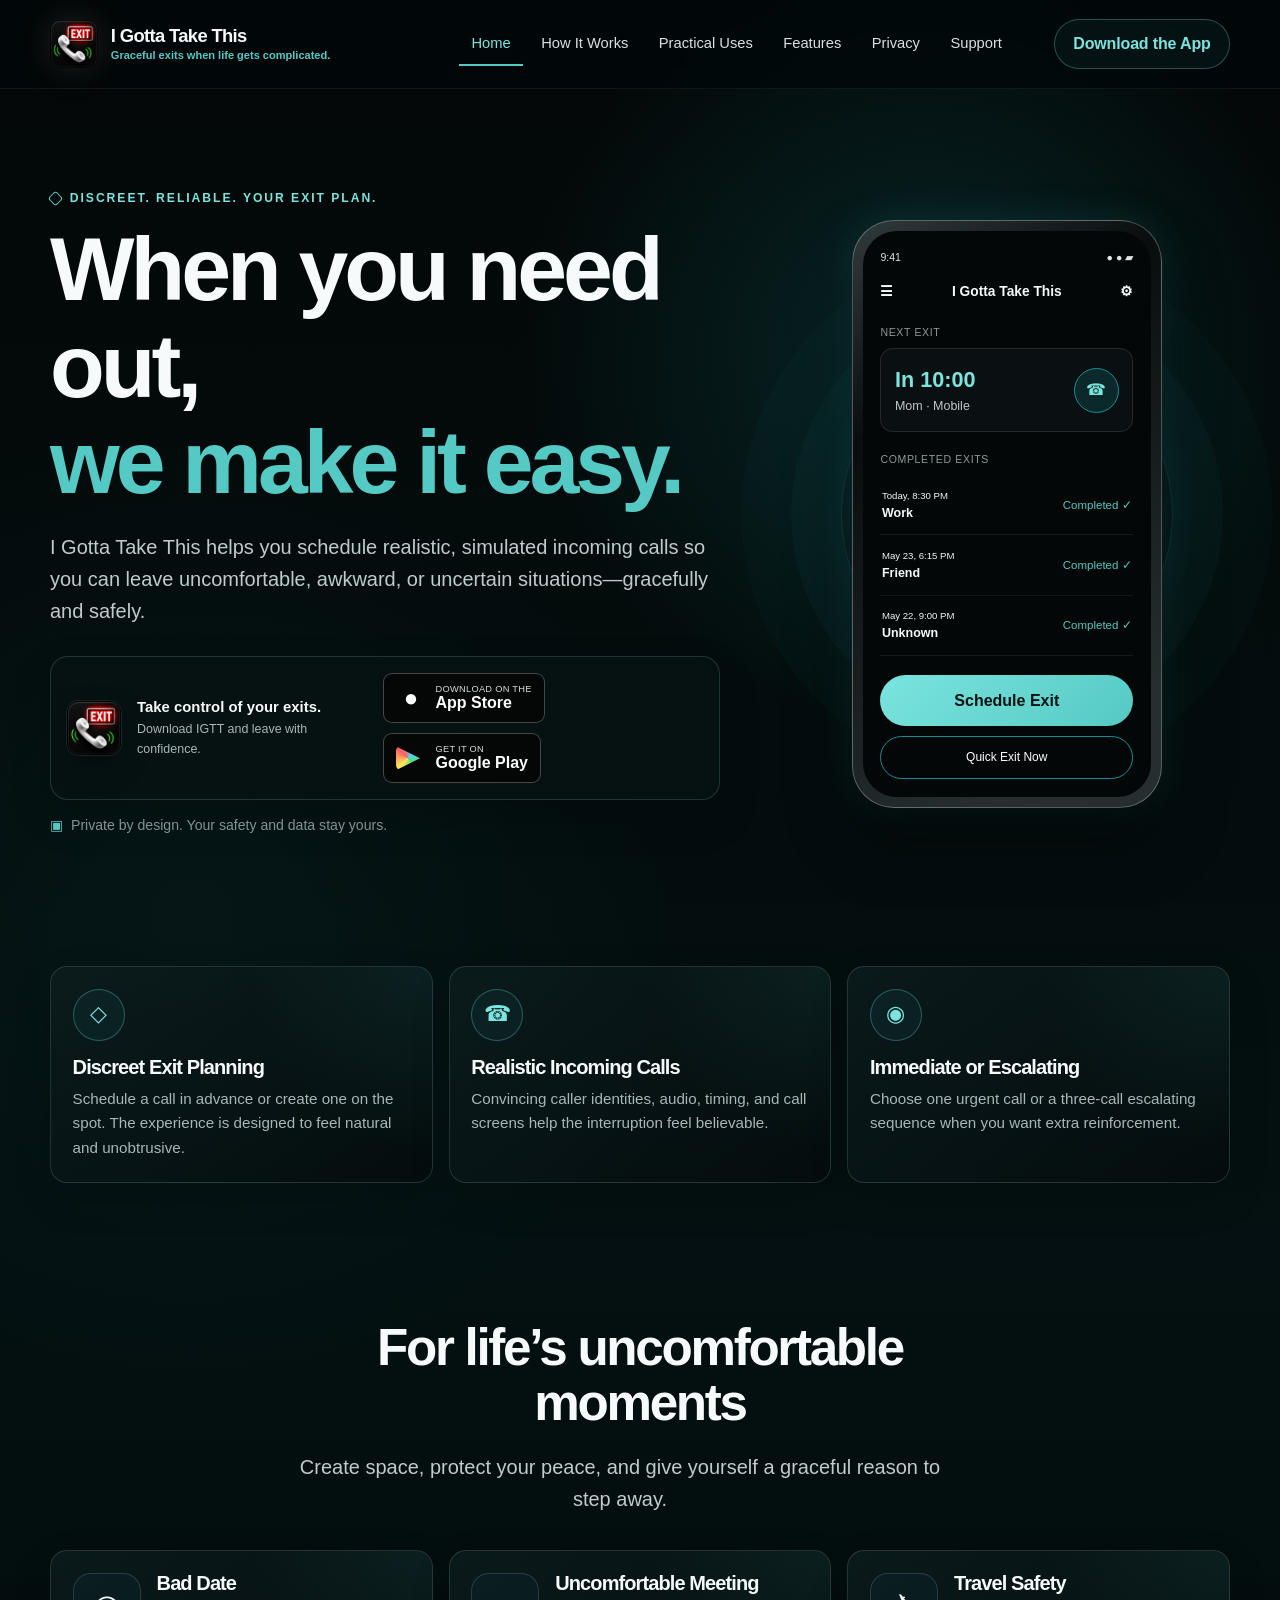
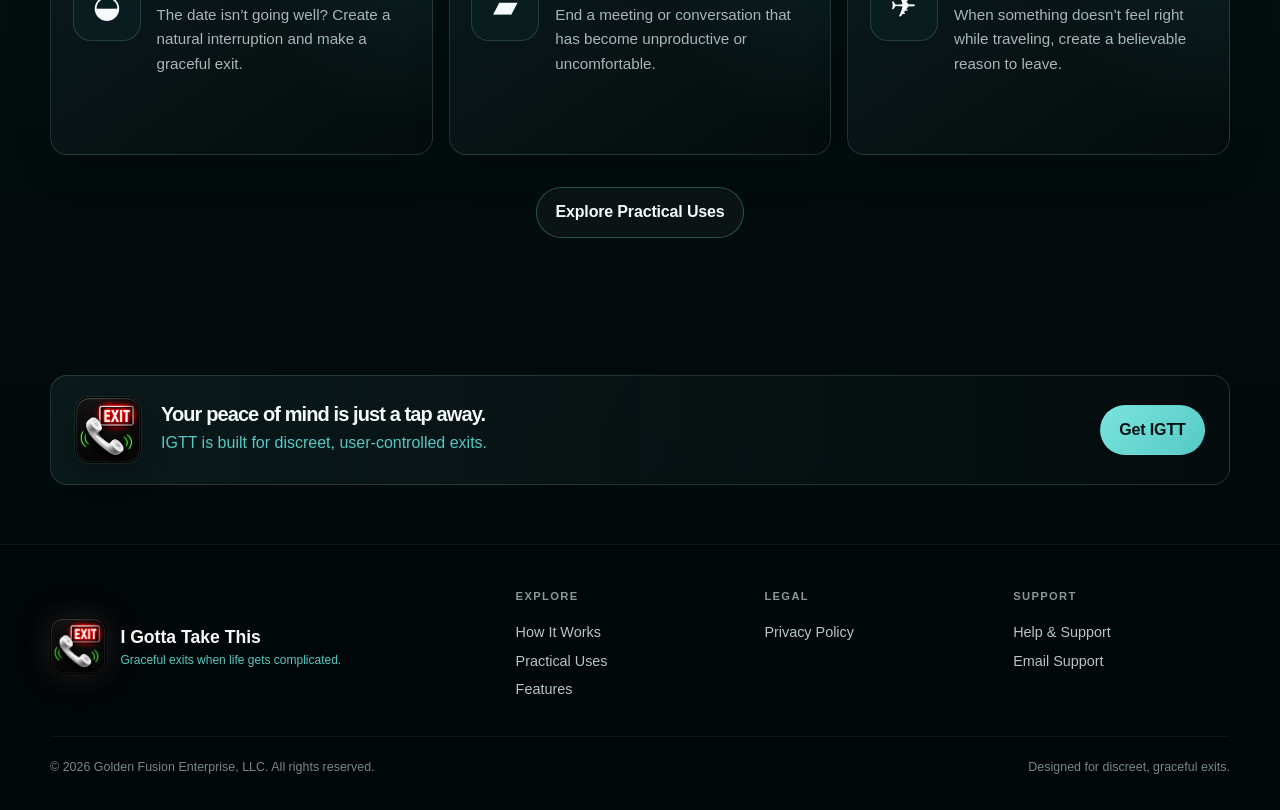
==== commit 71d3bd9f: "Update index.html Change Recent Calls to Completed Exits" ====
--- a/index.html
+++ b/index.html
@@ -65,7 +65,7 @@
               <div class="phone-label">Next Exit</div>
               <div class="next-call"><div><strong>In 10:00</strong><span>Mom · Mobile</span></div><div class="call-button">☎</div></div>
               <div class="recent">
-                <div class="phone-label">Recent Calls</div>
+                <div class="phone-label">Completed Exits</div>
                 <div class="recent-row"><div><small>Today, 8:30 PM</small><strong>Work</strong></div><span>Completed ✓</span></div>
                 <div class="recent-row"><div><small>May 23, 6:15 PM</small><strong>Friend</strong></div><span>Completed ✓</span></div>
                 <div class="recent-row"><div><small>May 22, 9:00 PM</small><strong>Unknown</strong></div><span>Completed ✓</span></div>
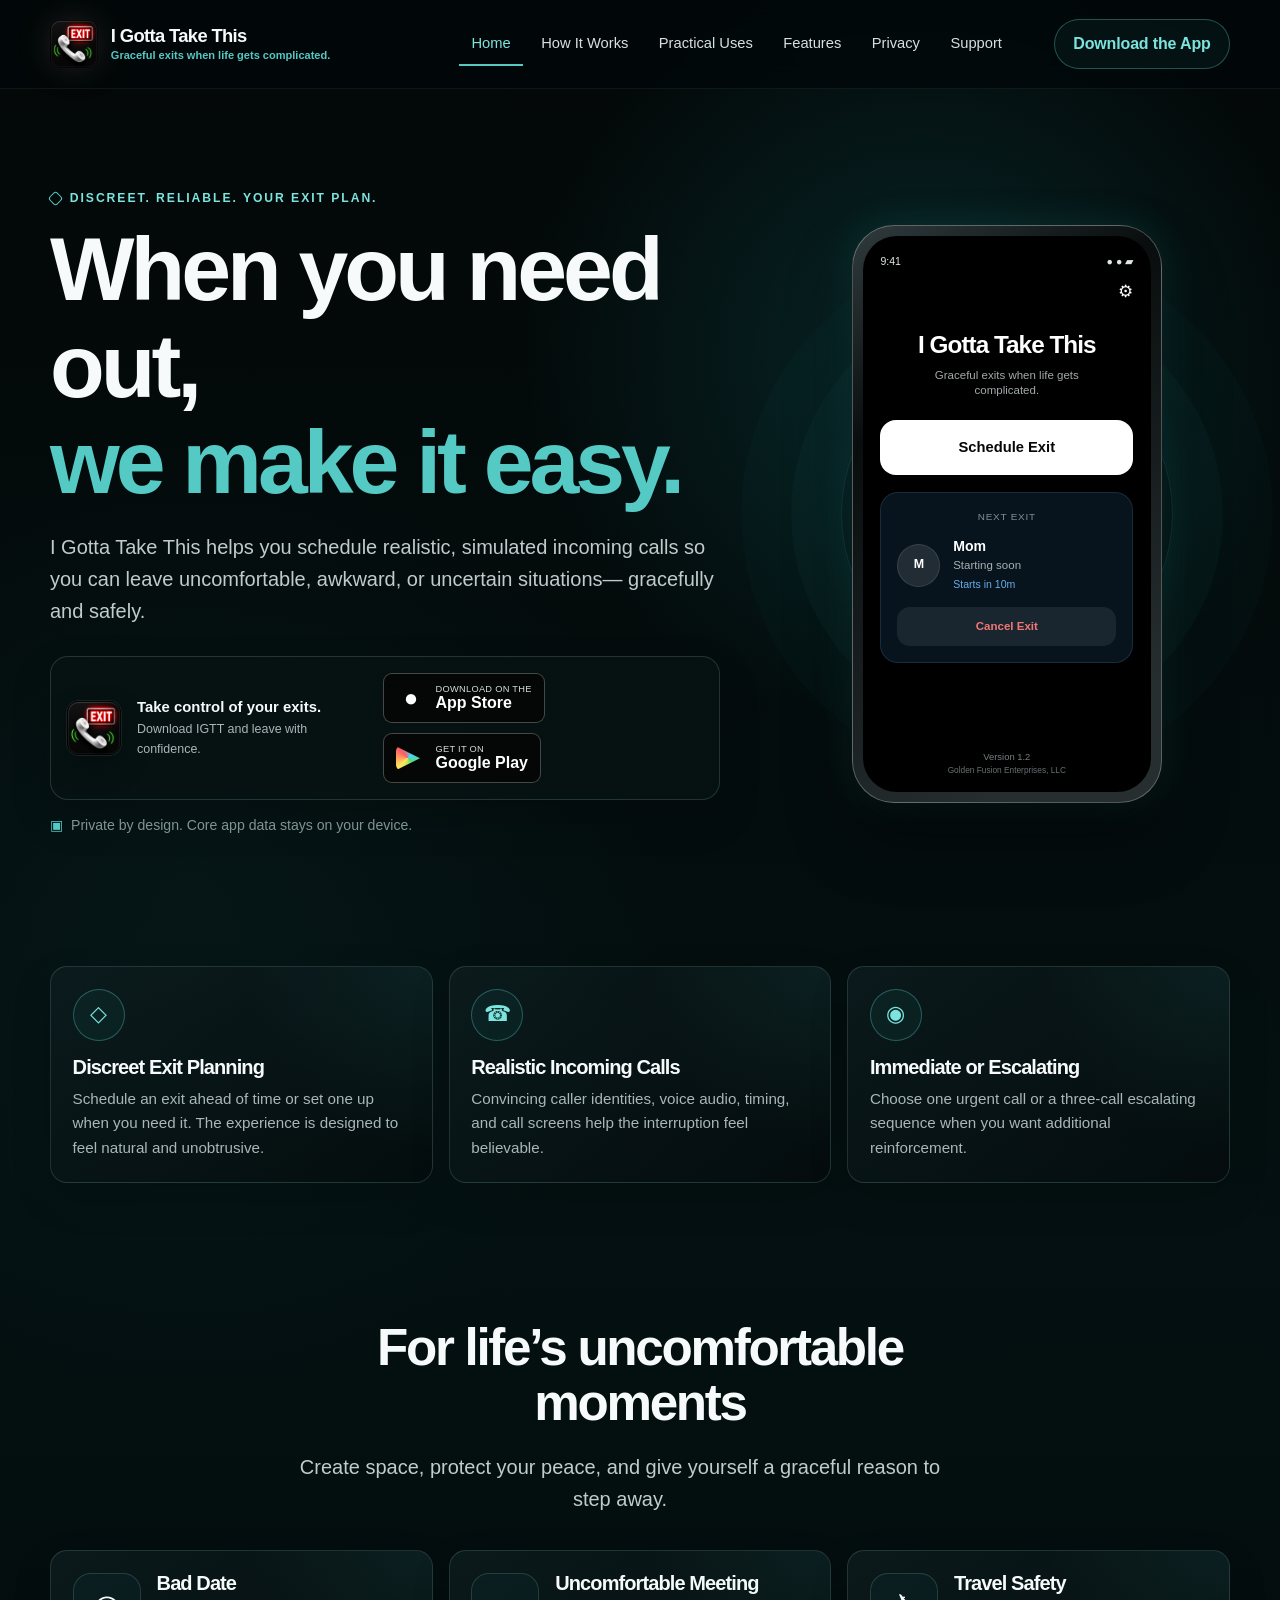
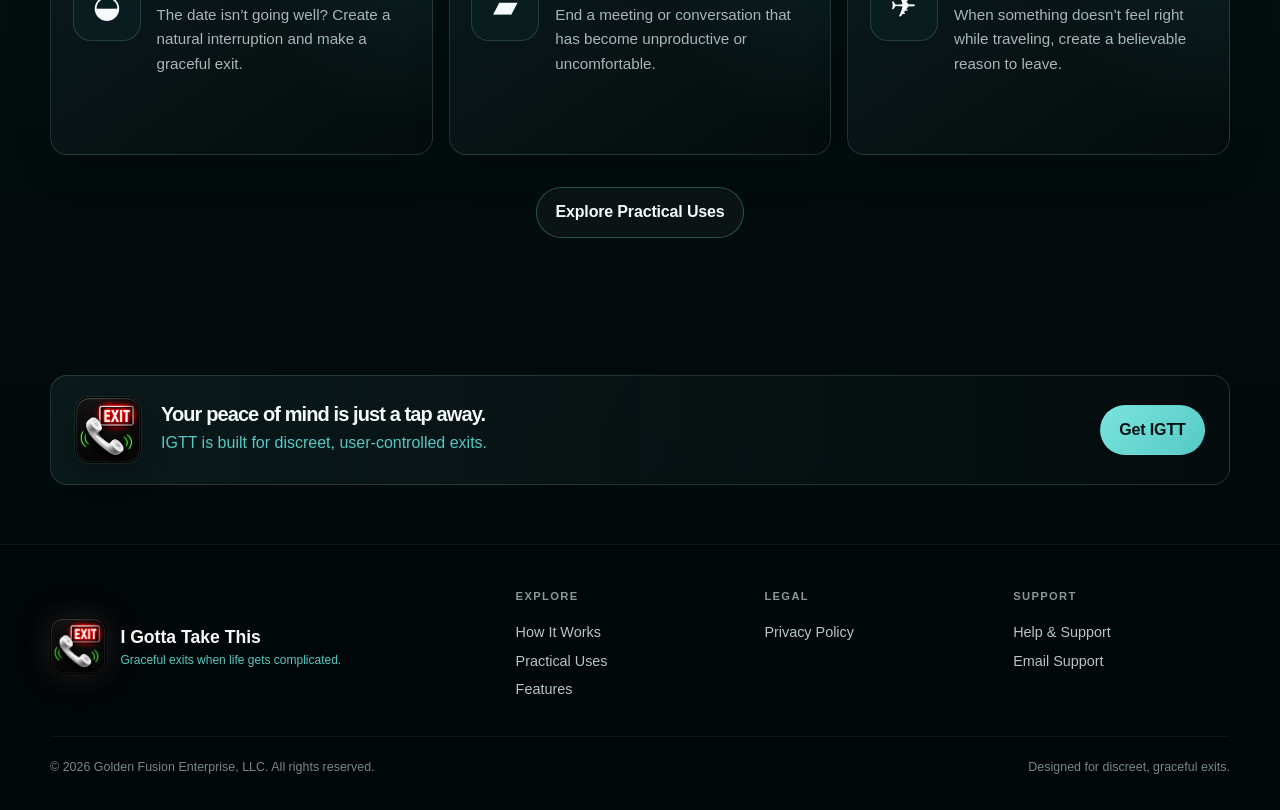
==== commit f3d31bd2: "Update index.html Align homepage with IGTT v1.2 app" ====
--- a/index.html
+++ b/index.html
@@ -3,120 +3,895 @@
 <head>
   <meta charset="utf-8">
   <meta name="viewport" content="width=device-width, initial-scale=1">
+
   <title>I Gotta Take This | Graceful exits when life gets complicated</title>
-  <meta name="description" content="I Gotta Take This helps you schedule realistic simulated incoming calls so you can leave uncomfortable, awkward, or uncertain situations gracefully and safely.">
+
+  <meta
+    name="description"
+    content="I Gotta Take This helps you schedule realistic simulated incoming calls so you can leave uncomfortable, awkward, or uncertain situations gracefully and safely."
+  >
+
   <meta name="theme-color" content="#041011">
+
   <meta property="og:title" content="I Gotta Take This">
-  <meta property="og:description" content="Graceful exits when life gets complicated.">
+  <meta
+    property="og:description"
+    content="Graceful exits when life gets complicated."
+  >
   <meta property="og:type" content="website">
   <meta property="og:url" content="https://igottatakethis.com/">
-  <link rel="icon" href="assets/favicon-64.png" type="image/png"><link rel="apple-touch-icon" href="assets/apple-touch-icon.png">
+
+  <link
+    rel="icon"
+    href="assets/favicon-64.png"
+    type="image/png"
+  >
+
+  <link
+    rel="apple-touch-icon"
+    href="assets/apple-touch-icon.png"
+  >
+
   <link rel="stylesheet" href="styles.css">
   <script src="site.js" defer></script>
+
+  <!--
+    Homepage-only styling for the phone illustration.
+    This keeps the website illustration closely aligned
+    with the actual IGTT v1.2 Home screen without
+    requiring changes to styles.css.
+  -->
+  <style>
+    .igtt-phone-screen {
+      min-height: 556px;
+      border-radius: 34px;
+      overflow: hidden;
+      background: #000;
+      padding: 1.05rem 1.1rem 1rem;
+      display: flex;
+      flex-direction: column;
+    }
+
+    .igtt-phone-status {
+      display: flex;
+      justify-content: space-between;
+      align-items: center;
+      color: #dfe5e5;
+      font-size: .66rem;
+      margin-bottom: .35rem;
+    }
+
+    .igtt-phone-toolbar {
+      display: flex;
+      justify-content: flex-end;
+      align-items: center;
+      min-height: 34px;
+      color: #fff;
+      margin-bottom: .35rem;
+    }
+
+    .igtt-phone-gear {
+      font-size: 1.05rem;
+      line-height: 1;
+    }
+
+    .igtt-app-heading {
+      text-align: center;
+      margin-top: 1rem;
+    }
+
+    .igtt-app-heading strong {
+      display: block;
+      color: #fff;
+      font-size: 1.52rem;
+      line-height: 1.15;
+      letter-spacing: -.04em;
+    }
+
+    .igtt-app-heading span {
+      display: block;
+      margin: .55rem auto 1.35rem;
+      color: rgba(185, 192, 193, .88);
+      font-size: .72rem;
+      line-height: 1.35;
+      max-width: 210px;
+    }
+
+    .igtt-schedule-button {
+      width: 100%;
+      min-height: 55px;
+      display: grid;
+      place-items: center;
+      margin-bottom: 1.05rem;
+      border-radius: 16px;
+      background: #fff;
+      color: #050707;
+      font-weight: 800;
+      font-size: .92rem;
+    }
+
+    .igtt-next-card {
+      padding: 1rem;
+      border-radius: 18px;
+      background: rgba(39, 104, 162, .18);
+      border: 1px solid rgba(119, 171, 214, .16);
+    }
+
+    .igtt-next-label {
+      text-align: center;
+      color: #858f91;
+      font-size: .62rem;
+      letter-spacing: .08em;
+      text-transform: uppercase;
+      margin-bottom: .8rem;
+    }
+
+    .igtt-caller-row {
+      display: flex;
+      align-items: center;
+      gap: .8rem;
+    }
+
+    .igtt-caller-avatar {
+      width: 43px;
+      height: 43px;
+      min-width: 43px;
+      border-radius: 50%;
+      display: grid;
+      place-items: center;
+      background: rgba(255, 255, 255, .11);
+      border: 1px solid rgba(255, 255, 255, .1);
+      color: #fff;
+      font-weight: 800;
+      font-size: .78rem;
+    }
+
+    .igtt-caller-copy {
+      min-width: 0;
+    }
+
+    .igtt-caller-copy strong {
+      display: block;
+      color: #fff;
+      font-size: .88rem;
+      line-height: 1.25;
+    }
+
+    .igtt-caller-copy span {
+      display: block;
+      color: #a8b0b1;
+      font-size: .72rem;
+      line-height: 1.35;
+      margin-top: .15rem;
+    }
+
+    .igtt-caller-copy small {
+      display: block;
+      color: #66aeea;
+      font-size: .66rem;
+      margin-top: .15rem;
+    }
+
+    .igtt-cancel-button {
+      width: 100%;
+      min-height: 39px;
+      display: grid;
+      place-items: center;
+      margin-top: .9rem;
+      border-radius: 13px;
+      background: rgba(255, 255, 255, .08);
+      color: #f17777;
+      font-size: .72rem;
+      font-weight: 750;
+    }
+
+    .igtt-phone-footer {
+      margin-top: auto;
+      padding-top: 1.1rem;
+      text-align: center;
+      color: #747f80;
+      line-height: 1.45;
+    }
+
+    .igtt-phone-footer span {
+      display: block;
+      font-size: .59rem;
+    }
+
+    .igtt-phone-footer small {
+      display: block;
+      font-size: .52rem;
+      color: #667172;
+    }
+  </style>
 </head>
+
 <body>
-  <a class="skip-link" href="#main">Skip to content</a>
+
+  <a class="skip-link" href="#main">
+    Skip to content
+  </a>
+
   <header class="site-header">
+
     <div class="header-inner">
-      <a class="brand" href="index.html" aria-label="I Gotta Take This home">
-        <img class="brand-icon" src="assets/igtt-icon.png" alt="">
-        <span class="brand-copy"><span class="brand-name">I Gotta Take This</span><span class="brand-tagline">Graceful exits when life gets complicated.</span></span>
+
+      <a
+        class="brand"
+        href="index.html"
+        aria-label="I Gotta Take This home"
+      >
+        <img
+          class="brand-icon"
+          src="assets/igtt-icon.png"
+          alt=""
+        >
+
+        <span class="brand-copy">
+
+          <span class="brand-name">
+            I Gotta Take This
+          </span>
+
+          <span class="brand-tagline">
+            Graceful exits when life gets complicated.
+          </span>
+
+        </span>
       </a>
-      <button class="menu-button" type="button" aria-expanded="false" aria-label="Open navigation" data-menu-button>☰</button>
-      <nav class="nav" aria-label="Primary" data-menu>
-        <a class="active" href="index.html" aria-current="page">Home</a>
-        <a href="how-it-works.html">How It Works</a>
-        <a href="practical-uses.html">Practical Uses</a>
-        <a href="features.html">Features</a>
-        <a href="privacy.html">Privacy</a>
-        <a href="support.html">Support</a>
+
+      <button
+        class="menu-button"
+        type="button"
+        aria-expanded="false"
+        aria-label="Open navigation"
+        data-menu-button
+      >
+        ☰
+      </button>
+
+      <nav
+        class="nav"
+        aria-label="Primary"
+        data-menu
+      >
+        <a
+          class="active"
+          href="index.html"
+          aria-current="page"
+        >
+          Home
+        </a>
+
+        <a href="how-it-works.html">
+          How It Works
+        </a>
+
+        <a href="practical-uses.html">
+          Practical Uses
+        </a>
+
+        <a href="features.html">
+          Features
+        </a>
+
+        <a href="privacy.html">
+          Privacy
+        </a>
+
+        <a href="support.html">
+          Support
+        </a>
       </nav>
-      <a class="header-cta" href="#download">Download the App</a>
+
+      <a
+        class="header-cta"
+        href="#download"
+      >
+        Download the App
+      </a>
+
     </div>
+
   </header>
 
+
   <main id="main">
+
+    <!-- HERO -->
+
     <section class="hero">
+
       <div class="container hero-grid">
+
         <div class="hero-copy">
-          <p class="eyebrow">Discreet. Reliable. Your exit plan.</p>
-          <h1>When you need out,<br><span class="accent">we make it easy.</span></h1>
-          <p class="lead">I Gotta Take This helps you schedule realistic, simulated incoming calls so you can leave uncomfortable, awkward, or uncertain situations—gracefully and safely.</p>
-          <div class="download-card" id="download">
-            <img class="app-icon" src="assets/igtt-icon.png" alt="I Gotta Take This app icon">
-            <div class="download-copy"><strong>Take control of your exits.</strong><span>Download IGTT and leave with confidence.</span></div>
-            <div class="store-badges" aria-label="App store links coming soon">
-              <a class="store-badge" href="#download" data-store="apple" aria-disabled="true" title="App Store link will be activated after approval">
-                <span class="store-symbol" aria-hidden="true">●</span><span><span class="store-small">Download on the</span><span class="store-name">App Store</span></span>
+
+          <p class="eyebrow">
+            Discreet. Reliable. Your exit plan.
+          </p>
+
+          <h1>
+            When you need out,<br>
+            <span class="accent">
+              we make it easy.
+            </span>
+          </h1>
+
+          <p class="lead">
+            I Gotta Take This helps you schedule realistic,
+            simulated incoming calls so you can leave
+            uncomfortable, awkward, or uncertain situations—
+            gracefully and safely.
+          </p>
+
+
+          <!-- DOWNLOAD AREA -->
+
+          <div
+            class="download-card"
+            id="download"
+          >
+
+            <img
+              class="app-icon"
+              src="assets/igtt-icon.png"
+              alt="I Gotta Take This app icon"
+            >
+
+            <div class="download-copy">
+
+              <strong>
+                Take control of your exits.
+              </strong>
+
+              <span>
+                Download IGTT and leave with confidence.
+              </span>
+
+            </div>
+
+
+            <div
+              class="store-badges"
+              aria-label="App store links coming soon"
+            >
+
+              <a
+                class="store-badge"
+                href="#download"
+                data-store="apple"
+                aria-disabled="true"
+                title="App Store link will be activated after approval"
+              >
+
+                <span
+                  class="store-symbol"
+                  aria-hidden="true"
+                >
+                  ●
+                </span>
+
+                <span>
+
+                  <span class="store-small">
+                    Download on the
+                  </span>
+
+                  <span class="store-name">
+                    App Store
+                  </span>
+
+                </span>
+
               </a>
-              <a class="store-badge" href="#download" data-store="google" aria-disabled="true" title="Google Play link will be activated after approval">
-                <span class="play-mark" aria-hidden="true"></span><span><span class="store-small">Get it on</span><span class="store-name">Google Play</span></span>
+
+
+              <a
+                class="store-badge"
+                href="#download"
+                data-store="google"
+                aria-disabled="true"
+                title="Google Play link will be activated after approval"
+              >
+
+                <span
+                  class="play-mark"
+                  aria-hidden="true"
+                ></span>
+
+                <span>
+
+                  <span class="store-small">
+                    Get it on
+                  </span>
+
+                  <span class="store-name">
+                    Google Play
+                  </span>
+
+                </span>
+
               </a>
+
             </div>
+
           </div>
-          <p class="privacy-note"><span class="mini-lock" aria-hidden="true">▣</span> Private by design. Your safety and data stay yours.</p>
-        </div>
-
-        <div class="phone-stage" aria-label="Illustration of the I Gotta Take This app">
+
+
+          <p class="privacy-note">
+
+            <span
+              class="mini-lock"
+              aria-hidden="true"
+            >
+              ▣
+            </span>
+
+            Private by design. Core app data stays on your device.
+
+          </p>
+
+        </div>
+
+
+        <!--
+          PHONE ILLUSTRATION
+
+          This intentionally mirrors the actual v1.2 Home screen.
+          It is a marketing illustration, not a claim of features
+          that are not present in the shipping application.
+        -->
+
+        <div
+          class="phone-stage"
+          aria-label="Illustration of the I Gotta Take This v1.2 home screen"
+        >
+
           <div class="phone">
-            <div class="phone-screen">
-              <div class="phone-status"><span>9:41</span><span>● ● ▰</span></div>
-              <div class="phone-title"><span>☰</span><strong>I Gotta Take This</strong><span>⚙</span></div>
-              <div class="phone-label">Next Exit</div>
-              <div class="next-call"><div><strong>In 10:00</strong><span>Mom · Mobile</span></div><div class="call-button">☎</div></div>
-              <div class="recent">
-                <div class="phone-label">Completed Exits</div>
-                <div class="recent-row"><div><small>Today, 8:30 PM</small><strong>Work</strong></div><span>Completed ✓</span></div>
-                <div class="recent-row"><div><small>May 23, 6:15 PM</small><strong>Friend</strong></div><span>Completed ✓</span></div>
-                <div class="recent-row"><div><small>May 22, 9:00 PM</small><strong>Unknown</strong></div><span>Completed ✓</span></div>
-              </div>
-              <div class="phone-main-button">Schedule Exit</div>
-              <div class="phone-secondary">Quick Exit Now</div>
+
+            <div class="igtt-phone-screen">
+
+              <div class="igtt-phone-status">
+                <span>9:41</span>
+                <span>● ● ▰</span>
+              </div>
+
+              <div class="igtt-phone-toolbar">
+                <span
+                  class="igtt-phone-gear"
+                  aria-hidden="true"
+                >
+                  ⚙
+                </span>
+              </div>
+
+
+              <div class="igtt-app-heading">
+
+                <strong>
+                  I Gotta Take This
+                </strong>
+
+                <span>
+                  Graceful exits when life gets complicated.
+                </span>
+
+              </div>
+
+
+              <div class="igtt-schedule-button">
+                Schedule Exit
+              </div>
+
+
+              <div class="igtt-next-card">
+
+                <div class="igtt-next-label">
+                  Next Exit
+                </div>
+
+
+                <div class="igtt-caller-row">
+
+                  <div
+                    class="igtt-caller-avatar"
+                    aria-hidden="true"
+                  >
+                    M
+                  </div>
+
+
+                  <div class="igtt-caller-copy">
+
+                    <strong>
+                      Mom
+                    </strong>
+
+                    <span>
+                      Starting soon
+                    </span>
+
+                    <small>
+                      Starts in 10m
+                    </small>
+
+                  </div>
+
+                </div>
+
+
+                <div class="igtt-cancel-button">
+                  Cancel Exit
+                </div>
+
+              </div>
+
+
+              <div class="igtt-phone-footer">
+
+                <span>
+                  Version 1.2
+                </span>
+
+                <small>
+                  Golden Fusion Enterprises, LLC
+                </small>
+
+              </div>
+
             </div>
+
           </div>
-        </div>
+
+        </div>
+
       </div>
+
     </section>
 
+
+
+    <!-- FEATURE CARDS -->
+
     <section class="section compact">
+
       <div class="container card-grid three">
-        <article class="card feature-card"><div class="icon-badge">◇</div><h3>Discreet Exit Planning</h3><p>Schedule a call in advance or create one on the spot. The experience is designed to feel natural and unobtrusive.</p></article>
-        <article class="card feature-card"><div class="icon-badge">☎</div><h3>Realistic Incoming Calls</h3><p>Convincing caller identities, audio, timing, and call screens help the interruption feel believable.</p></article>
-        <article class="card feature-card"><div class="icon-badge">◉</div><h3>Immediate or Escalating</h3><p>Choose one urgent call or a three-call escalating sequence when you want extra reinforcement.</p></article>
+
+        <article class="card feature-card">
+
+          <div class="icon-badge">
+            ◇
+          </div>
+
+          <h3>
+            Discreet Exit Planning
+          </h3>
+
+          <p>
+            Schedule an exit ahead of time or set one up
+            when you need it. The experience is designed
+            to feel natural and unobtrusive.
+          </p>
+
+        </article>
+
+
+        <article class="card feature-card">
+
+          <div class="icon-badge">
+            ☎
+          </div>
+
+          <h3>
+            Realistic Incoming Calls
+          </h3>
+
+          <p>
+            Convincing caller identities, voice audio,
+            timing, and call screens help the interruption
+            feel believable.
+          </p>
+
+        </article>
+
+
+        <article class="card feature-card">
+
+          <div class="icon-badge">
+            ◉
+          </div>
+
+          <h3>
+            Immediate or Escalating
+          </h3>
+
+          <p>
+            Choose one urgent call or a three-call
+            escalating sequence when you want
+            additional reinforcement.
+          </p>
+
+        </article>
+
       </div>
+
     </section>
 
+
+
+    <!-- PRACTICAL USES -->
+
     <section class="section compact use-cases">
+
       <div class="container">
-        <div class="section-heading center"><h2>For life’s uncomfortable moments</h2><p class="lead">Create space, protect your peace, and give yourself a graceful reason to step away.</p></div>
+
+        <div class="section-heading center">
+
+          <h2>
+            For life’s uncomfortable moments
+          </h2>
+
+          <p class="lead">
+            Create space, protect your peace, and give
+            yourself a graceful reason to step away.
+          </p>
+
+        </div>
+
+
         <div class="card-grid three">
-          <article class="card use-case-card"><div class="scenario"><div class="scenario-art" aria-hidden="true">◒</div><div><h3>Bad Date</h3><p>The date isn’t going well? Create a natural interruption and make a graceful exit.</p></div></div></article>
-          <article class="card use-case-card"><div class="scenario"><div class="scenario-art" aria-hidden="true">▰</div><div><h3>Uncomfortable Meeting</h3><p>End a meeting or conversation that has become unproductive or uncomfortable.</p></div></div></article>
-          <article class="card use-case-card"><div class="scenario"><div class="scenario-art" aria-hidden="true">✈</div><div><h3>Travel Safety</h3><p>When something doesn’t feel right while traveling, create a believable reason to leave.</p></div></div></article>
-        </div>
-        <div class="hero-actions" style="justify-content:center; margin-top:2rem"><a class="button secondary" href="practical-uses.html">Explore Practical Uses</a></div>
+
+          <article class="card use-case-card">
+
+            <div class="scenario">
+
+              <div
+                class="scenario-art"
+                aria-hidden="true"
+              >
+                ◒
+              </div>
+
+              <div>
+
+                <h3>
+                  Bad Date
+                </h3>
+
+                <p>
+                  The date isn’t going well? Create a
+                  natural interruption and make a
+                  graceful exit.
+                </p>
+
+              </div>
+
+            </div>
+
+          </article>
+
+
+          <article class="card use-case-card">
+
+            <div class="scenario">
+
+              <div
+                class="scenario-art"
+                aria-hidden="true"
+              >
+                ▰
+              </div>
+
+              <div>
+
+                <h3>
+                  Uncomfortable Meeting
+                </h3>
+
+                <p>
+                  End a meeting or conversation that has
+                  become unproductive or uncomfortable.
+                </p>
+
+              </div>
+
+            </div>
+
+          </article>
+
+
+          <article class="card use-case-card">
+
+            <div class="scenario">
+
+              <div
+                class="scenario-art"
+                aria-hidden="true"
+              >
+                ✈
+              </div>
+
+              <div>
+
+                <h3>
+                  Travel Safety
+                </h3>
+
+                <p>
+                  When something doesn’t feel right while
+                  traveling, create a believable reason
+                  to leave.
+                </p>
+
+              </div>
+
+            </div>
+
+          </article>
+
+        </div>
+
+
+        <div
+          class="hero-actions"
+          style="justify-content:center; margin-top:2rem"
+        >
+
+          <a
+            class="button secondary"
+            href="practical-uses.html"
+          >
+            Explore Practical Uses
+          </a>
+
+        </div>
+
       </div>
+
     </section>
 
+
+
+    <!-- BOTTOM CTA -->
+
     <section class="section compact">
+
       <div class="container callout">
-        <img class="app-icon" src="assets/igtt-icon.png" alt="">
-        <div><h3>Your peace of mind is just a tap away.</h3><p>IGTT is built for discreet, user-controlled exits.</p></div>
-        <a class="button primary" href="#download">Get IGTT</a>
+
+        <img
+          class="app-icon"
+          src="assets/igtt-icon.png"
+          alt=""
+        >
+
+        <div>
+
+          <h3>
+            Your peace of mind is just a tap away.
+          </h3>
+
+          <p>
+            IGTT is built for discreet, user-controlled exits.
+          </p>
+
+        </div>
+
+        <a
+          class="button primary"
+          href="#download"
+        >
+          Get IGTT
+        </a>
+
       </div>
+
     </section>
+
   </main>
 
+
+
+  <!-- FOOTER -->
+
   <footer class="site-footer">
+
     <div class="container">
+
       <div class="footer-grid">
-        <div class="footer-brand"><img class="brand-icon" src="assets/igtt-icon.png" alt=""><div><div class="footer-title">I Gotta Take This</div><div class="footer-tag">Graceful exits when life gets complicated.</div></div></div>
-        <div class="footer-col"><h4>Explore</h4><a href="how-it-works.html">How It Works</a><a href="practical-uses.html">Practical Uses</a><a href="features.html">Features</a></div>
-        <div class="footer-col"><h4>Legal</h4><a href="privacy.html">Privacy Policy</a></div>
-        <div class="footer-col"><h4>Support</h4><a href="support.html">Help & Support</a><a href="mailto:support@igottatakethis.com">Email Support</a></div>
+
+        <div class="footer-brand">
+
+          <img
+            class="brand-icon"
+            src="assets/igtt-icon.png"
+            alt=""
+          >
+
+          <div>
+
+            <div class="footer-title">
+              I Gotta Take This
+            </div>
+
+            <div class="footer-tag">
+              Graceful exits when life gets complicated.
+            </div>
+
+          </div>
+
+        </div>
+
+
+        <div class="footer-col">
+
+          <h4>
+            Explore
+          </h4>
+
+          <a href="how-it-works.html">
+            How It Works
+          </a>
+
+          <a href="practical-uses.html">
+            Practical Uses
+          </a>
+
+          <a href="features.html">
+            Features
+          </a>
+
+        </div>
+
+
+        <div class="footer-col">
+
+          <h4>
+            Legal
+          </h4>
+
+          <a href="privacy.html">
+            Privacy Policy
+          </a>
+
+        </div>
+
+
+        <div class="footer-col">
+
+          <h4>
+            Support
+          </h4>
+
+          <a href="support.html">
+            Help & Support
+          </a>
+
+          <a href="mailto:support@igottatakethis.com">
+            Email Support
+          </a>
+
+        </div>
+
       </div>
-      <div class="footer-bottom"><span>© <span data-year>2026</span> Golden Fusion Enterprise, LLC. All rights reserved.</span><span>Designed for discreet, graceful exits.</span></div>
+
+
+      <div class="footer-bottom">
+
+        <span>
+          © <span data-year>2026</span>
+          Golden Fusion Enterprise, LLC.
+          All rights reserved.
+        </span>
+
+        <span>
+          Designed for discreet, graceful exits.
+        </span>
+
+      </div>
+
     </div>
+
   </footer>
+
 </body>
 </html>
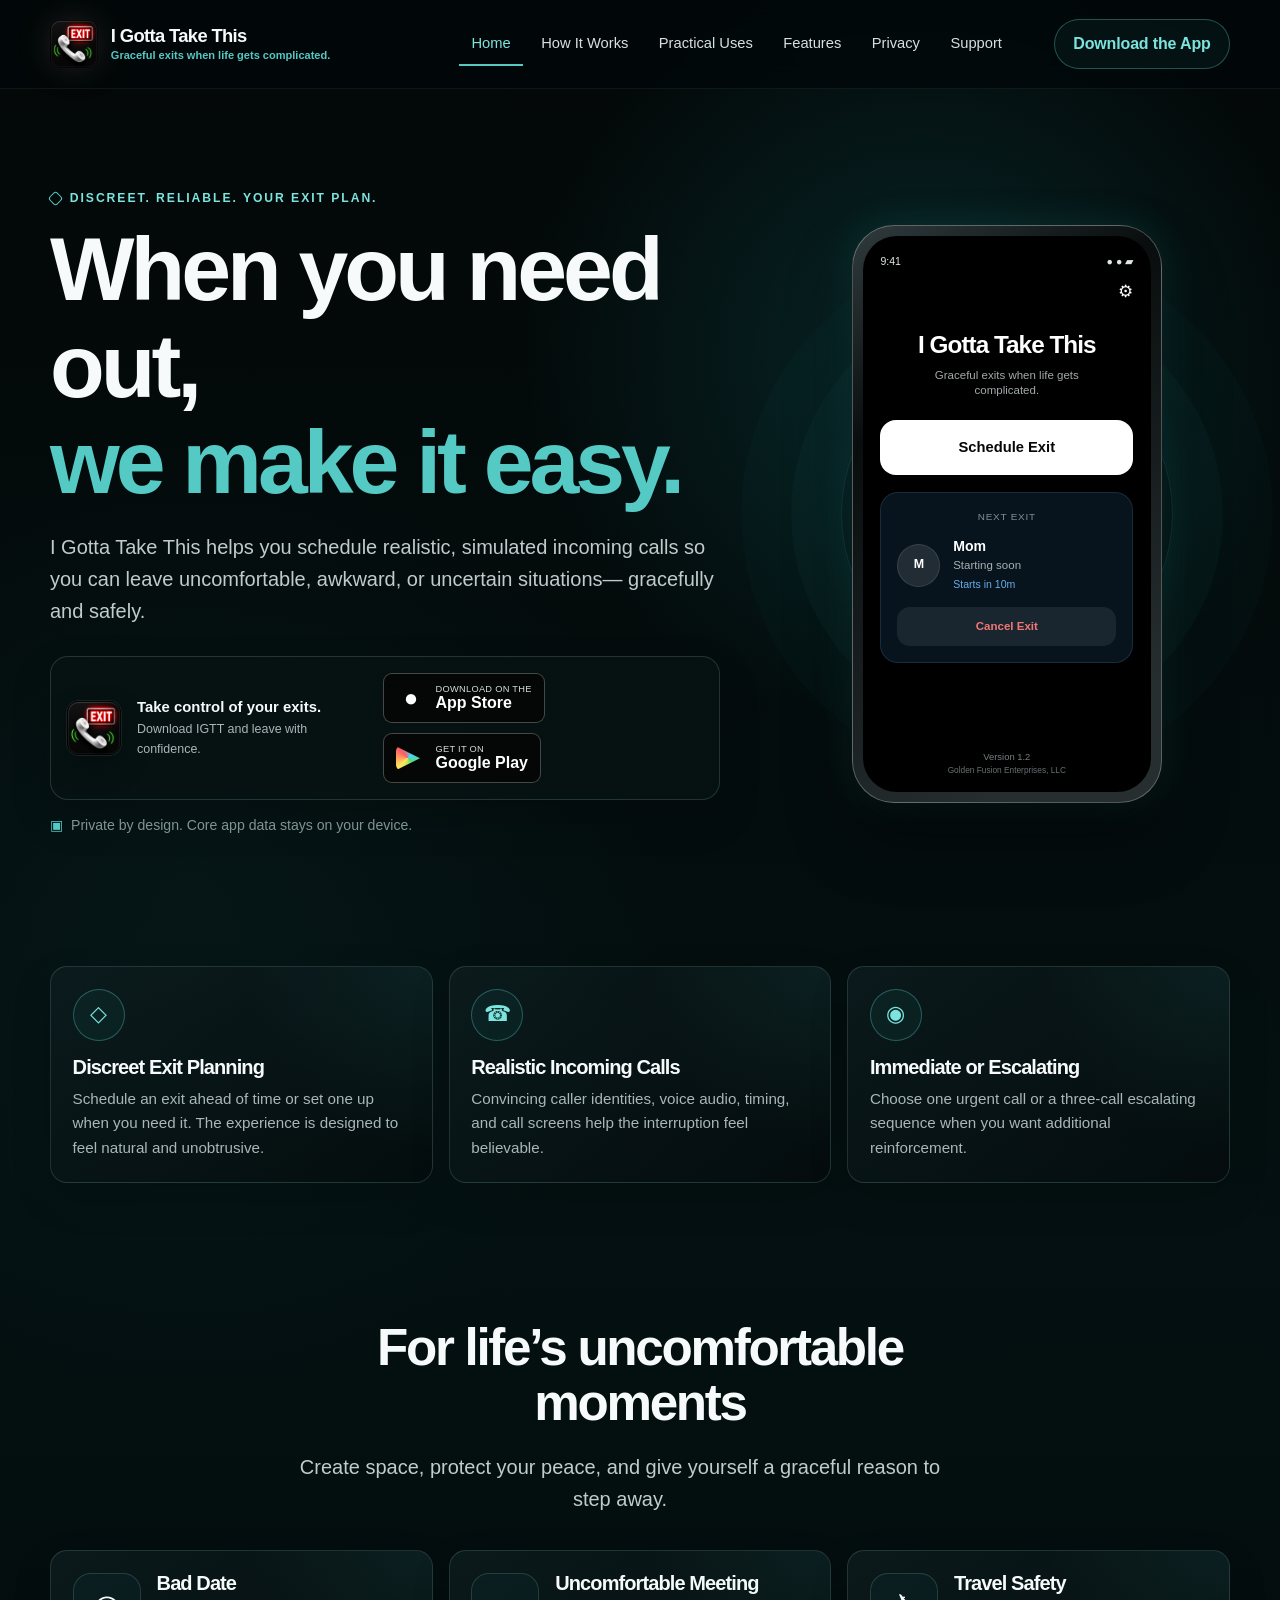
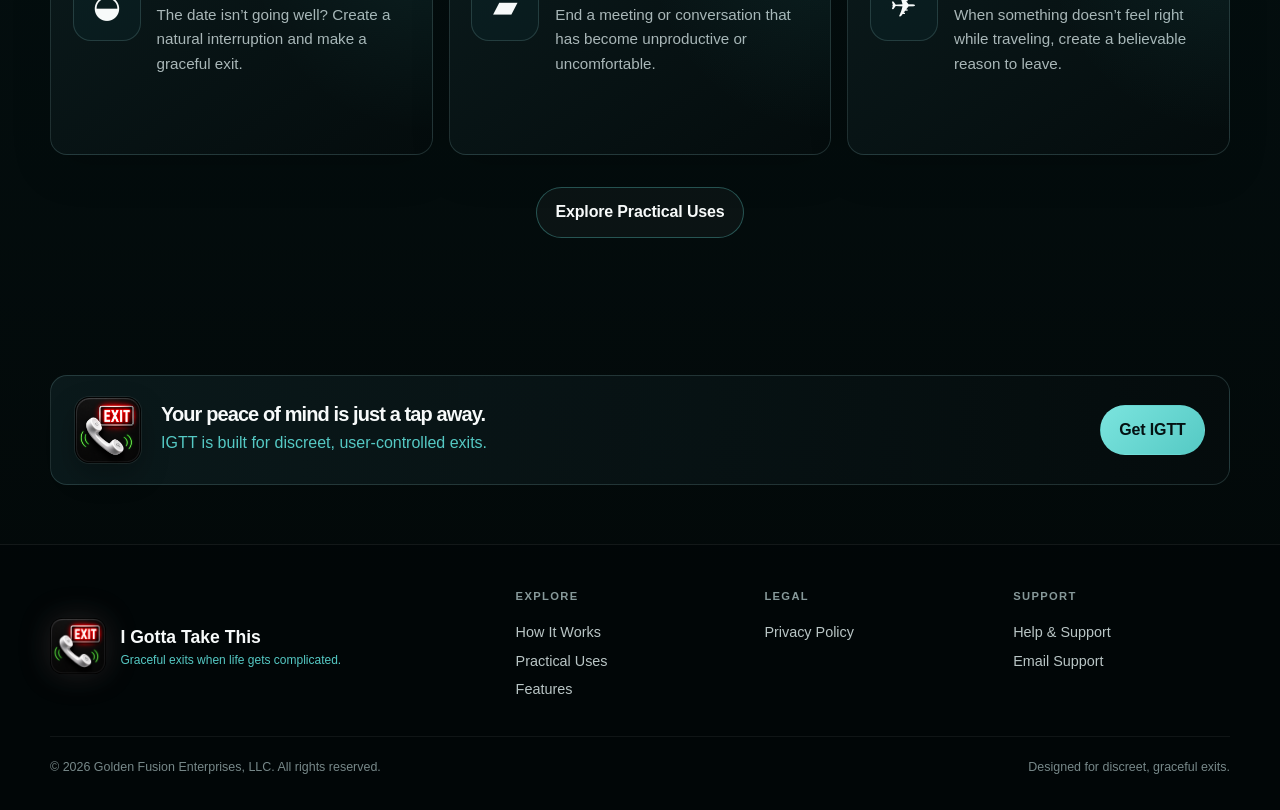
==== commit 861b4db0: "Update index.html corrected legal company name to "Golden Fusion Enterprises, LLC."" ====
--- a/index.html
+++ b/index.html
@@ -879,7 +879,7 @@
 
         <span>
           © <span data-year>2026</span>
-          Golden Fusion Enterprise, LLC.
+          Golden Fusion Enterprises, LLC.
           All rights reserved.
         </span>
 
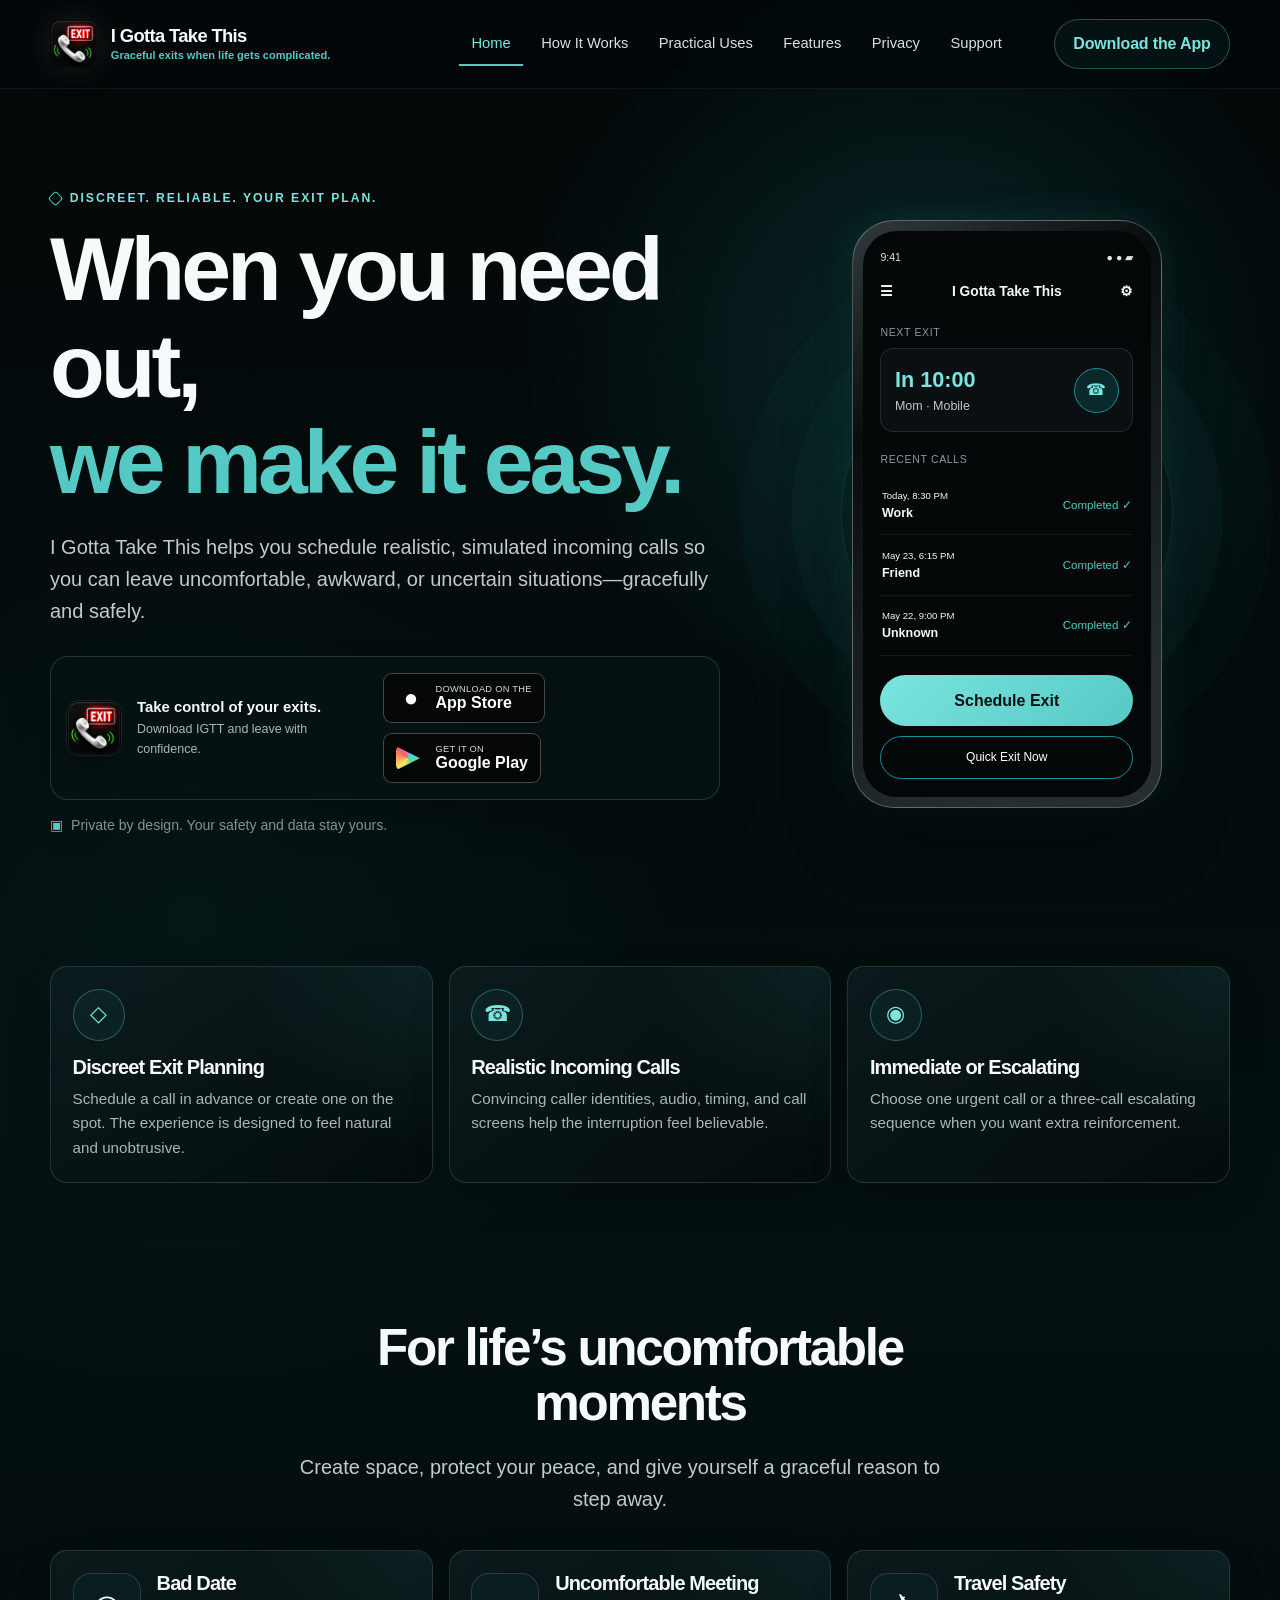
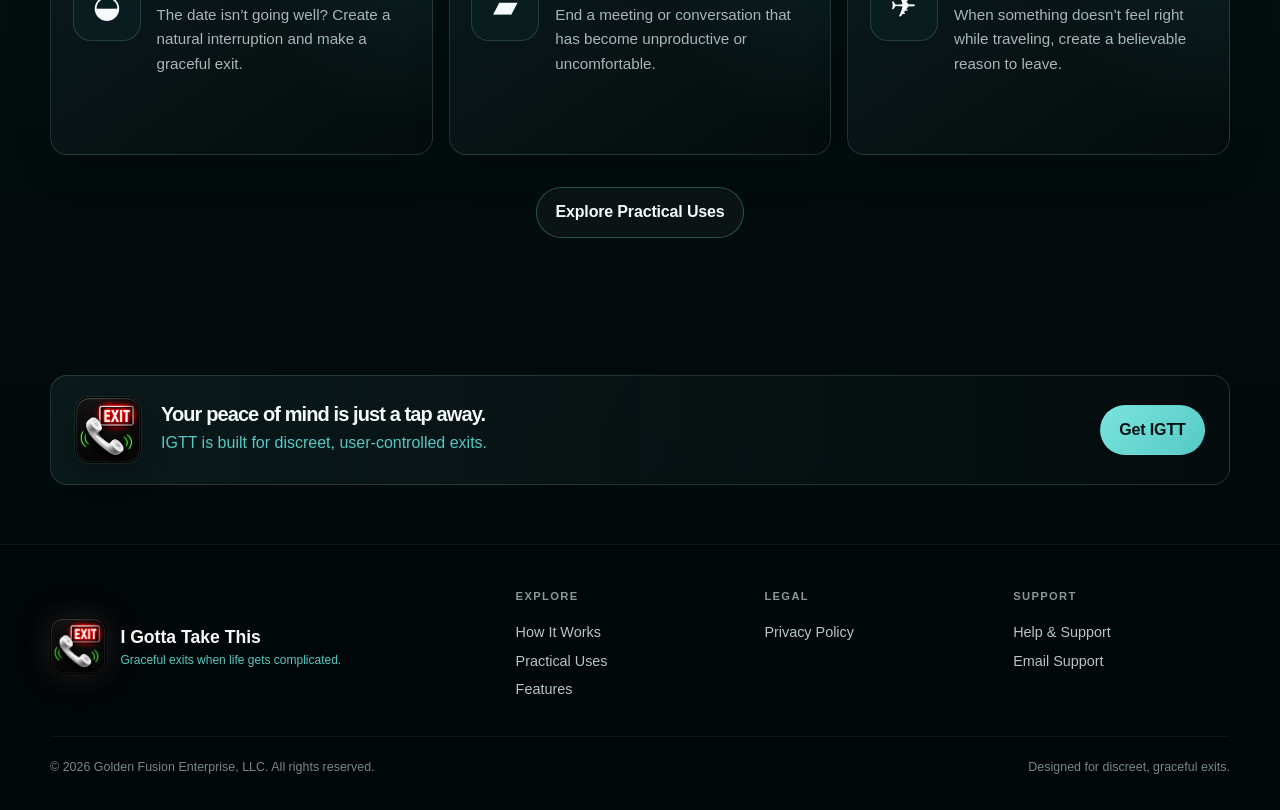
==== commit 252f40d8: "Add Metricool website analytics tracking" ====
--- a/index.html
+++ b/index.html
@@ -3,895 +3,122 @@
 <head>
   <meta charset="utf-8">
   <meta name="viewport" content="width=device-width, initial-scale=1">
-
   <title>I Gotta Take This | Graceful exits when life gets complicated</title>
-
-  <meta
-    name="description"
-    content="I Gotta Take This helps you schedule realistic simulated incoming calls so you can leave uncomfortable, awkward, or uncertain situations gracefully and safely."
-  >
-
+  <meta name="description" content="I Gotta Take This helps you schedule realistic simulated incoming calls so you can leave uncomfortable, awkward, or uncertain situations gracefully and safely.">
   <meta name="theme-color" content="#041011">
-
   <meta property="og:title" content="I Gotta Take This">
-  <meta
-    property="og:description"
-    content="Graceful exits when life gets complicated."
-  >
+  <meta property="og:description" content="Graceful exits when life gets complicated.">
   <meta property="og:type" content="website">
   <meta property="og:url" content="https://igottatakethis.com/">
-
-  <link
-    rel="icon"
-    href="assets/favicon-64.png"
-    type="image/png"
-  >
-
-  <link
-    rel="apple-touch-icon"
-    href="assets/apple-touch-icon.png"
-  >
-
+  <link rel="icon" href="assets/favicon-64.png" type="image/png"><link rel="apple-touch-icon" href="assets/apple-touch-icon.png">
   <link rel="stylesheet" href="styles.css">
   <script src="site.js" defer></script>
-
-  <!--
-    Homepage-only styling for the phone illustration.
-    This keeps the website illustration closely aligned
-    with the actual IGTT v1.2 Home screen without
-    requiring changes to styles.css.
-  -->
-  <style>
-    .igtt-phone-screen {
-      min-height: 556px;
-      border-radius: 34px;
-      overflow: hidden;
-      background: #000;
-      padding: 1.05rem 1.1rem 1rem;
-      display: flex;
-      flex-direction: column;
-    }
-
-    .igtt-phone-status {
-      display: flex;
-      justify-content: space-between;
-      align-items: center;
-      color: #dfe5e5;
-      font-size: .66rem;
-      margin-bottom: .35rem;
-    }
-
-    .igtt-phone-toolbar {
-      display: flex;
-      justify-content: flex-end;
-      align-items: center;
-      min-height: 34px;
-      color: #fff;
-      margin-bottom: .35rem;
-    }
-
-    .igtt-phone-gear {
-      font-size: 1.05rem;
-      line-height: 1;
-    }
-
-    .igtt-app-heading {
-      text-align: center;
-      margin-top: 1rem;
-    }
-
-    .igtt-app-heading strong {
-      display: block;
-      color: #fff;
-      font-size: 1.52rem;
-      line-height: 1.15;
-      letter-spacing: -.04em;
-    }
-
-    .igtt-app-heading span {
-      display: block;
-      margin: .55rem auto 1.35rem;
-      color: rgba(185, 192, 193, .88);
-      font-size: .72rem;
-      line-height: 1.35;
-      max-width: 210px;
-    }
-
-    .igtt-schedule-button {
-      width: 100%;
-      min-height: 55px;
-      display: grid;
-      place-items: center;
-      margin-bottom: 1.05rem;
-      border-radius: 16px;
-      background: #fff;
-      color: #050707;
-      font-weight: 800;
-      font-size: .92rem;
-    }
-
-    .igtt-next-card {
-      padding: 1rem;
-      border-radius: 18px;
-      background: rgba(39, 104, 162, .18);
-      border: 1px solid rgba(119, 171, 214, .16);
-    }
-
-    .igtt-next-label {
-      text-align: center;
-      color: #858f91;
-      font-size: .62rem;
-      letter-spacing: .08em;
-      text-transform: uppercase;
-      margin-bottom: .8rem;
-    }
-
-    .igtt-caller-row {
-      display: flex;
-      align-items: center;
-      gap: .8rem;
-    }
-
-    .igtt-caller-avatar {
-      width: 43px;
-      height: 43px;
-      min-width: 43px;
-      border-radius: 50%;
-      display: grid;
-      place-items: center;
-      background: rgba(255, 255, 255, .11);
-      border: 1px solid rgba(255, 255, 255, .1);
-      color: #fff;
-      font-weight: 800;
-      font-size: .78rem;
-    }
-
-    .igtt-caller-copy {
-      min-width: 0;
-    }
-
-    .igtt-caller-copy strong {
-      display: block;
-      color: #fff;
-      font-size: .88rem;
-      line-height: 1.25;
-    }
-
-    .igtt-caller-copy span {
-      display: block;
-      color: #a8b0b1;
-      font-size: .72rem;
-      line-height: 1.35;
-      margin-top: .15rem;
-    }
-
-    .igtt-caller-copy small {
-      display: block;
-      color: #66aeea;
-      font-size: .66rem;
-      margin-top: .15rem;
-    }
-
-    .igtt-cancel-button {
-      width: 100%;
-      min-height: 39px;
-      display: grid;
-      place-items: center;
-      margin-top: .9rem;
-      border-radius: 13px;
-      background: rgba(255, 255, 255, .08);
-      color: #f17777;
-      font-size: .72rem;
-      font-weight: 750;
-    }
-
-    .igtt-phone-footer {
-      margin-top: auto;
-      padding-top: 1.1rem;
-      text-align: center;
-      color: #747f80;
-      line-height: 1.45;
-    }
-
-    .igtt-phone-footer span {
-      display: block;
-      font-size: .59rem;
-    }
-
-    .igtt-phone-footer small {
-      display: block;
-      font-size: .52rem;
-      color: #667172;
-    }
-  </style>
+  <!-- Metricool website analytics -->
+  <script>function loadScript(a){var b=document.getElementsByTagName("head")[0],c=document.createElement("script");c.type="text/javascript",c.src="https://tracker.metricool.com/resources/be.js",c.onreadystatechange=a,c.onload=a,b.appendChild(c)}loadScript(function(){beTracker.t({hash:"865f861161508ff4e2f3a29f8a209556"})});</script>
 </head>
-
 <body>
-
-  <a class="skip-link" href="#main">
-    Skip to content
-  </a>
-
+  <a class="skip-link" href="#main">Skip to content</a>
   <header class="site-header">
-
     <div class="header-inner">
-
-      <a
-        class="brand"
-        href="index.html"
-        aria-label="I Gotta Take This home"
-      >
-        <img
-          class="brand-icon"
-          src="assets/igtt-icon.png"
-          alt=""
-        >
-
-        <span class="brand-copy">
-
-          <span class="brand-name">
-            I Gotta Take This
-          </span>
-
-          <span class="brand-tagline">
-            Graceful exits when life gets complicated.
-          </span>
-
-        </span>
+      <a class="brand" href="index.html" aria-label="I Gotta Take This home">
+        <img class="brand-icon" src="assets/igtt-icon.png" alt="">
+        <span class="brand-copy"><span class="brand-name">I Gotta Take This</span><span class="brand-tagline">Graceful exits when life gets complicated.</span></span>
       </a>
-
-      <button
-        class="menu-button"
-        type="button"
-        aria-expanded="false"
-        aria-label="Open navigation"
-        data-menu-button
-      >
-        ☰
-      </button>
-
-      <nav
-        class="nav"
-        aria-label="Primary"
-        data-menu
-      >
-        <a
-          class="active"
-          href="index.html"
-          aria-current="page"
-        >
-          Home
-        </a>
-
-        <a href="how-it-works.html">
-          How It Works
-        </a>
-
-        <a href="practical-uses.html">
-          Practical Uses
-        </a>
-
-        <a href="features.html">
-          Features
-        </a>
-
-        <a href="privacy.html">
-          Privacy
-        </a>
-
-        <a href="support.html">
-          Support
-        </a>
+      <button class="menu-button" type="button" aria-expanded="false" aria-label="Open navigation" data-menu-button>☰</button>
+      <nav class="nav" aria-label="Primary" data-menu>
+        <a class="active" href="index.html" aria-current="page">Home</a>
+        <a href="how-it-works.html">How It Works</a>
+        <a href="practical-uses.html">Practical Uses</a>
+        <a href="features.html">Features</a>
+        <a href="privacy.html">Privacy</a>
+        <a href="support.html">Support</a>
       </nav>
-
-      <a
-        class="header-cta"
-        href="#download"
-      >
-        Download the App
-      </a>
-
+      <a class="header-cta" href="#download">Download the App</a>
     </div>
-
   </header>
 
-
   <main id="main">
-
-    <!-- HERO -->
-
     <section class="hero">
-
       <div class="container hero-grid">
-
         <div class="hero-copy">
-
-          <p class="eyebrow">
-            Discreet. Reliable. Your exit plan.
-          </p>
-
-          <h1>
-            When you need out,<br>
-            <span class="accent">
-              we make it easy.
-            </span>
-          </h1>
-
-          <p class="lead">
-            I Gotta Take This helps you schedule realistic,
-            simulated incoming calls so you can leave
-            uncomfortable, awkward, or uncertain situations—
-            gracefully and safely.
-          </p>
-
-
-          <!-- DOWNLOAD AREA -->
-
-          <div
-            class="download-card"
-            id="download"
-          >
-
-            <img
-              class="app-icon"
-              src="assets/igtt-icon.png"
-              alt="I Gotta Take This app icon"
-            >
-
-            <div class="download-copy">
-
-              <strong>
-                Take control of your exits.
-              </strong>
-
-              <span>
-                Download IGTT and leave with confidence.
-              </span>
-
+          <p class="eyebrow">Discreet. Reliable. Your exit plan.</p>
+          <h1>When you need out,<br><span class="accent">we make it easy.</span></h1>
+          <p class="lead">I Gotta Take This helps you schedule realistic, simulated incoming calls so you can leave uncomfortable, awkward, or uncertain situations—gracefully and safely.</p>
+          <div class="download-card" id="download">
+            <img class="app-icon" src="assets/igtt-icon.png" alt="I Gotta Take This app icon">
+            <div class="download-copy"><strong>Take control of your exits.</strong><span>Download IGTT and leave with confidence.</span></div>
+            <div class="store-badges" aria-label="App store links coming soon">
+              <a class="store-badge" href="#download" data-store="apple" aria-disabled="true" title="App Store link will be activated after approval">
+                <span class="store-symbol" aria-hidden="true">●</span><span><span class="store-small">Download on the</span><span class="store-name">App Store</span></span>
+              </a>
+              <a class="store-badge" href="#download" data-store="google" aria-disabled="true" title="Google Play link will be activated after approval">
+                <span class="play-mark" aria-hidden="true"></span><span><span class="store-small">Get it on</span><span class="store-name">Google Play</span></span>
+              </a>
             </div>
-
-
-            <div
-              class="store-badges"
-              aria-label="App store links coming soon"
-            >
-
-              <a
-                class="store-badge"
-                href="#download"
-                data-store="apple"
-                aria-disabled="true"
-                title="App Store link will be activated after approval"
-              >
-
-                <span
-                  class="store-symbol"
-                  aria-hidden="true"
-                >
-                  ●
-                </span>
-
-                <span>
-
-                  <span class="store-small">
-                    Download on the
-                  </span>
-
-                  <span class="store-name">
-                    App Store
-                  </span>
-
-                </span>
-
-              </a>
-
-
-              <a
-                class="store-badge"
-                href="#download"
-                data-store="google"
-                aria-disabled="true"
-                title="Google Play link will be activated after approval"
-              >
-
-                <span
-                  class="play-mark"
-                  aria-hidden="true"
-                ></span>
-
-                <span>
-
-                  <span class="store-small">
-                    Get it on
-                  </span>
-
-                  <span class="store-name">
-                    Google Play
-                  </span>
-
-                </span>
-
-              </a>
-
-            </div>
-
           </div>
-
-
-          <p class="privacy-note">
-
-            <span
-              class="mini-lock"
-              aria-hidden="true"
-            >
-              ▣
-            </span>
-
-            Private by design. Core app data stays on your device.
-
-          </p>
-
+          <p class="privacy-note"><span class="mini-lock" aria-hidden="true">▣</span> Private by design. Your safety and data stay yours.</p>
         </div>
 
-
-        <!--
-          PHONE ILLUSTRATION
-
-          This intentionally mirrors the actual v1.2 Home screen.
-          It is a marketing illustration, not a claim of features
-          that are not present in the shipping application.
-        -->
-
-        <div
-          class="phone-stage"
-          aria-label="Illustration of the I Gotta Take This v1.2 home screen"
-        >
-
+        <div class="phone-stage" aria-label="Illustration of the I Gotta Take This app">
           <div class="phone">
-
-            <div class="igtt-phone-screen">
-
-              <div class="igtt-phone-status">
-                <span>9:41</span>
-                <span>● ● ▰</span>
+            <div class="phone-screen">
+              <div class="phone-status"><span>9:41</span><span>● ● ▰</span></div>
+              <div class="phone-title"><span>☰</span><strong>I Gotta Take This</strong><span>⚙</span></div>
+              <div class="phone-label">Next Exit</div>
+              <div class="next-call"><div><strong>In 10:00</strong><span>Mom · Mobile</span></div><div class="call-button">☎</div></div>
+              <div class="recent">
+                <div class="phone-label">Recent Calls</div>
+                <div class="recent-row"><div><small>Today, 8:30 PM</small><strong>Work</strong></div><span>Completed ✓</span></div>
+                <div class="recent-row"><div><small>May 23, 6:15 PM</small><strong>Friend</strong></div><span>Completed ✓</span></div>
+                <div class="recent-row"><div><small>May 22, 9:00 PM</small><strong>Unknown</strong></div><span>Completed ✓</span></div>
               </div>
-
-              <div class="igtt-phone-toolbar">
-                <span
-                  class="igtt-phone-gear"
-                  aria-hidden="true"
-                >
-                  ⚙
-                </span>
-              </div>
-
-
-              <div class="igtt-app-heading">
-
-                <strong>
-                  I Gotta Take This
-                </strong>
-
-                <span>
-                  Graceful exits when life gets complicated.
-                </span>
-
-              </div>
-
-
-              <div class="igtt-schedule-button">
-                Schedule Exit
-              </div>
-
-
-              <div class="igtt-next-card">
-
-                <div class="igtt-next-label">
-                  Next Exit
-                </div>
-
-
-                <div class="igtt-caller-row">
-
-                  <div
-                    class="igtt-caller-avatar"
-                    aria-hidden="true"
-                  >
-                    M
-                  </div>
-
-
-                  <div class="igtt-caller-copy">
-
-                    <strong>
-                      Mom
-                    </strong>
-
-                    <span>
-                      Starting soon
-                    </span>
-
-                    <small>
-                      Starts in 10m
-                    </small>
-
-                  </div>
-
-                </div>
-
-
-                <div class="igtt-cancel-button">
-                  Cancel Exit
-                </div>
-
-              </div>
-
-
-              <div class="igtt-phone-footer">
-
-                <span>
-                  Version 1.2
-                </span>
-
-                <small>
-                  Golden Fusion Enterprises, LLC
-                </small>
-
-              </div>
-
+              <div class="phone-main-button">Schedule Exit</div>
+              <div class="phone-secondary">Quick Exit Now</div>
             </div>
-
           </div>
-
         </div>
-
       </div>
-
     </section>
 
+    <section class="section compact">
+      <div class="container card-grid three">
+        <article class="card feature-card"><div class="icon-badge">◇</div><h3>Discreet Exit Planning</h3><p>Schedule a call in advance or create one on the spot. The experience is designed to feel natural and unobtrusive.</p></article>
+        <article class="card feature-card"><div class="icon-badge">☎</div><h3>Realistic Incoming Calls</h3><p>Convincing caller identities, audio, timing, and call screens help the interruption feel believable.</p></article>
+        <article class="card feature-card"><div class="icon-badge">◉</div><h3>Immediate or Escalating</h3><p>Choose one urgent call or a three-call escalating sequence when you want extra reinforcement.</p></article>
+      </div>
+    </section>
 
-
-    <!-- FEATURE CARDS -->
+    <section class="section compact use-cases">
+      <div class="container">
+        <div class="section-heading center"><h2>For life’s uncomfortable moments</h2><p class="lead">Create space, protect your peace, and give yourself a graceful reason to step away.</p></div>
+        <div class="card-grid three">
+          <article class="card use-case-card"><div class="scenario"><div class="scenario-art" aria-hidden="true">◒</div><div><h3>Bad Date</h3><p>The date isn’t going well? Create a natural interruption and make a graceful exit.</p></div></div></article>
+          <article class="card use-case-card"><div class="scenario"><div class="scenario-art" aria-hidden="true">▰</div><div><h3>Uncomfortable Meeting</h3><p>End a meeting or conversation that has become unproductive or uncomfortable.</p></div></div></article>
+          <article class="card use-case-card"><div class="scenario"><div class="scenario-art" aria-hidden="true">✈</div><div><h3>Travel Safety</h3><p>When something doesn’t feel right while traveling, create a believable reason to leave.</p></div></div></article>
+        </div>
+        <div class="hero-actions" style="justify-content:center; margin-top:2rem"><a class="button secondary" href="practical-uses.html">Explore Practical Uses</a></div>
+      </div>
+    </section>
 
     <section class="section compact">
-
-      <div class="container card-grid three">
-
-        <article class="card feature-card">
-
-          <div class="icon-badge">
-            ◇
-          </div>
-
-          <h3>
-            Discreet Exit Planning
-          </h3>
-
-          <p>
-            Schedule an exit ahead of time or set one up
-            when you need it. The experience is designed
-            to feel natural and unobtrusive.
-          </p>
-
-        </article>
-
-
-        <article class="card feature-card">
-
-          <div class="icon-badge">
-            ☎
-          </div>
-
-          <h3>
-            Realistic Incoming Calls
-          </h3>
-
-          <p>
-            Convincing caller identities, voice audio,
-            timing, and call screens help the interruption
-            feel believable.
-          </p>
-
-        </article>
-
-
-        <article class="card feature-card">
-
-          <div class="icon-badge">
-            ◉
-          </div>
-
-          <h3>
-            Immediate or Escalating
-          </h3>
-
-          <p>
-            Choose one urgent call or a three-call
-            escalating sequence when you want
-            additional reinforcement.
-          </p>
-
-        </article>
-
+      <div class="container callout">
+        <img class="app-icon" src="assets/igtt-icon.png" alt="">
+        <div><h3>Your peace of mind is just a tap away.</h3><p>IGTT is built for discreet, user-controlled exits.</p></div>
+        <a class="button primary" href="#download">Get IGTT</a>
       </div>
-
     </section>
-
-
-
-    <!-- PRACTICAL USES -->
-
-    <section class="section compact use-cases">
-
-      <div class="container">
-
-        <div class="section-heading center">
-
-          <h2>
-            For life’s uncomfortable moments
-          </h2>
-
-          <p class="lead">
-            Create space, protect your peace, and give
-            yourself a graceful reason to step away.
-          </p>
-
-        </div>
-
-
-        <div class="card-grid three">
-
-          <article class="card use-case-card">
-
-            <div class="scenario">
-
-              <div
-                class="scenario-art"
-                aria-hidden="true"
-              >
-                ◒
-              </div>
-
-              <div>
-
-                <h3>
-                  Bad Date
-                </h3>
-
-                <p>
-                  The date isn’t going well? Create a
-                  natural interruption and make a
-                  graceful exit.
-                </p>
-
-              </div>
-
-            </div>
-
-          </article>
-
-
-          <article class="card use-case-card">
-
-            <div class="scenario">
-
-              <div
-                class="scenario-art"
-                aria-hidden="true"
-              >
-                ▰
-              </div>
-
-              <div>
-
-                <h3>
-                  Uncomfortable Meeting
-                </h3>
-
-                <p>
-                  End a meeting or conversation that has
-                  become unproductive or uncomfortable.
-                </p>
-
-              </div>
-
-            </div>
-
-          </article>
-
-
-          <article class="card use-case-card">
-
-            <div class="scenario">
-
-              <div
-                class="scenario-art"
-                aria-hidden="true"
-              >
-                ✈
-              </div>
-
-              <div>
-
-                <h3>
-                  Travel Safety
-                </h3>
-
-                <p>
-                  When something doesn’t feel right while
-                  traveling, create a believable reason
-                  to leave.
-                </p>
-
-              </div>
-
-            </div>
-
-          </article>
-
-        </div>
-
-
-        <div
-          class="hero-actions"
-          style="justify-content:center; margin-top:2rem"
-        >
-
-          <a
-            class="button secondary"
-            href="practical-uses.html"
-          >
-            Explore Practical Uses
-          </a>
-
-        </div>
-
-      </div>
-
-    </section>
-
-
-
-    <!-- BOTTOM CTA -->
-
-    <section class="section compact">
-
-      <div class="container callout">
-
-        <img
-          class="app-icon"
-          src="assets/igtt-icon.png"
-          alt=""
-        >
-
-        <div>
-
-          <h3>
-            Your peace of mind is just a tap away.
-          </h3>
-
-          <p>
-            IGTT is built for discreet, user-controlled exits.
-          </p>
-
-        </div>
-
-        <a
-          class="button primary"
-          href="#download"
-        >
-          Get IGTT
-        </a>
-
-      </div>
-
-    </section>
-
   </main>
 
-
-
-  <!-- FOOTER -->
-
   <footer class="site-footer">
-
     <div class="container">
-
       <div class="footer-grid">
-
-        <div class="footer-brand">
-
-          <img
-            class="brand-icon"
-            src="assets/igtt-icon.png"
-            alt=""
-          >
-
-          <div>
-
-            <div class="footer-title">
-              I Gotta Take This
-            </div>
-
-            <div class="footer-tag">
-              Graceful exits when life gets complicated.
-            </div>
-
-          </div>
-
-        </div>
-
-
-        <div class="footer-col">
-
-          <h4>
-            Explore
-          </h4>
-
-          <a href="how-it-works.html">
-            How It Works
-          </a>
-
-          <a href="practical-uses.html">
-            Practical Uses
-          </a>
-
-          <a href="features.html">
-            Features
-          </a>
-
-        </div>
-
-
-        <div class="footer-col">
-
-          <h4>
-            Legal
-          </h4>
-
-          <a href="privacy.html">
-            Privacy Policy
-          </a>
-
-        </div>
-
-
-        <div class="footer-col">
-
-          <h4>
-            Support
-          </h4>
-
-          <a href="support.html">
-            Help & Support
-          </a>
-
-          <a href="mailto:support@igottatakethis.com">
-            Email Support
-          </a>
-
-        </div>
-
+        <div class="footer-brand"><img class="brand-icon" src="assets/igtt-icon.png" alt=""><div><div class="footer-title">I Gotta Take This</div><div class="footer-tag">Graceful exits when life gets complicated.</div></div></div>
+        <div class="footer-col"><h4>Explore</h4><a href="how-it-works.html">How It Works</a><a href="practical-uses.html">Practical Uses</a><a href="features.html">Features</a></div>
+        <div class="footer-col"><h4>Legal</h4><a href="privacy.html">Privacy Policy</a></div>
+        <div class="footer-col"><h4>Support</h4><a href="support.html">Help & Support</a><a href="mailto:support@igottatakethis.com">Email Support</a></div>
       </div>
-
-
-      <div class="footer-bottom">
-
-        <span>
-          © <span data-year>2026</span>
-          Golden Fusion Enterprises, LLC.
-          All rights reserved.
-        </span>
-
-        <span>
-          Designed for discreet, graceful exits.
-        </span>
-
-      </div>
-
+      <div class="footer-bottom"><span>© <span data-year>2026</span> Golden Fusion Enterprise, LLC. All rights reserved.</span><span>Designed for discreet, graceful exits.</span></div>
     </div>
-
   </footer>
-
 </body>
 </html>
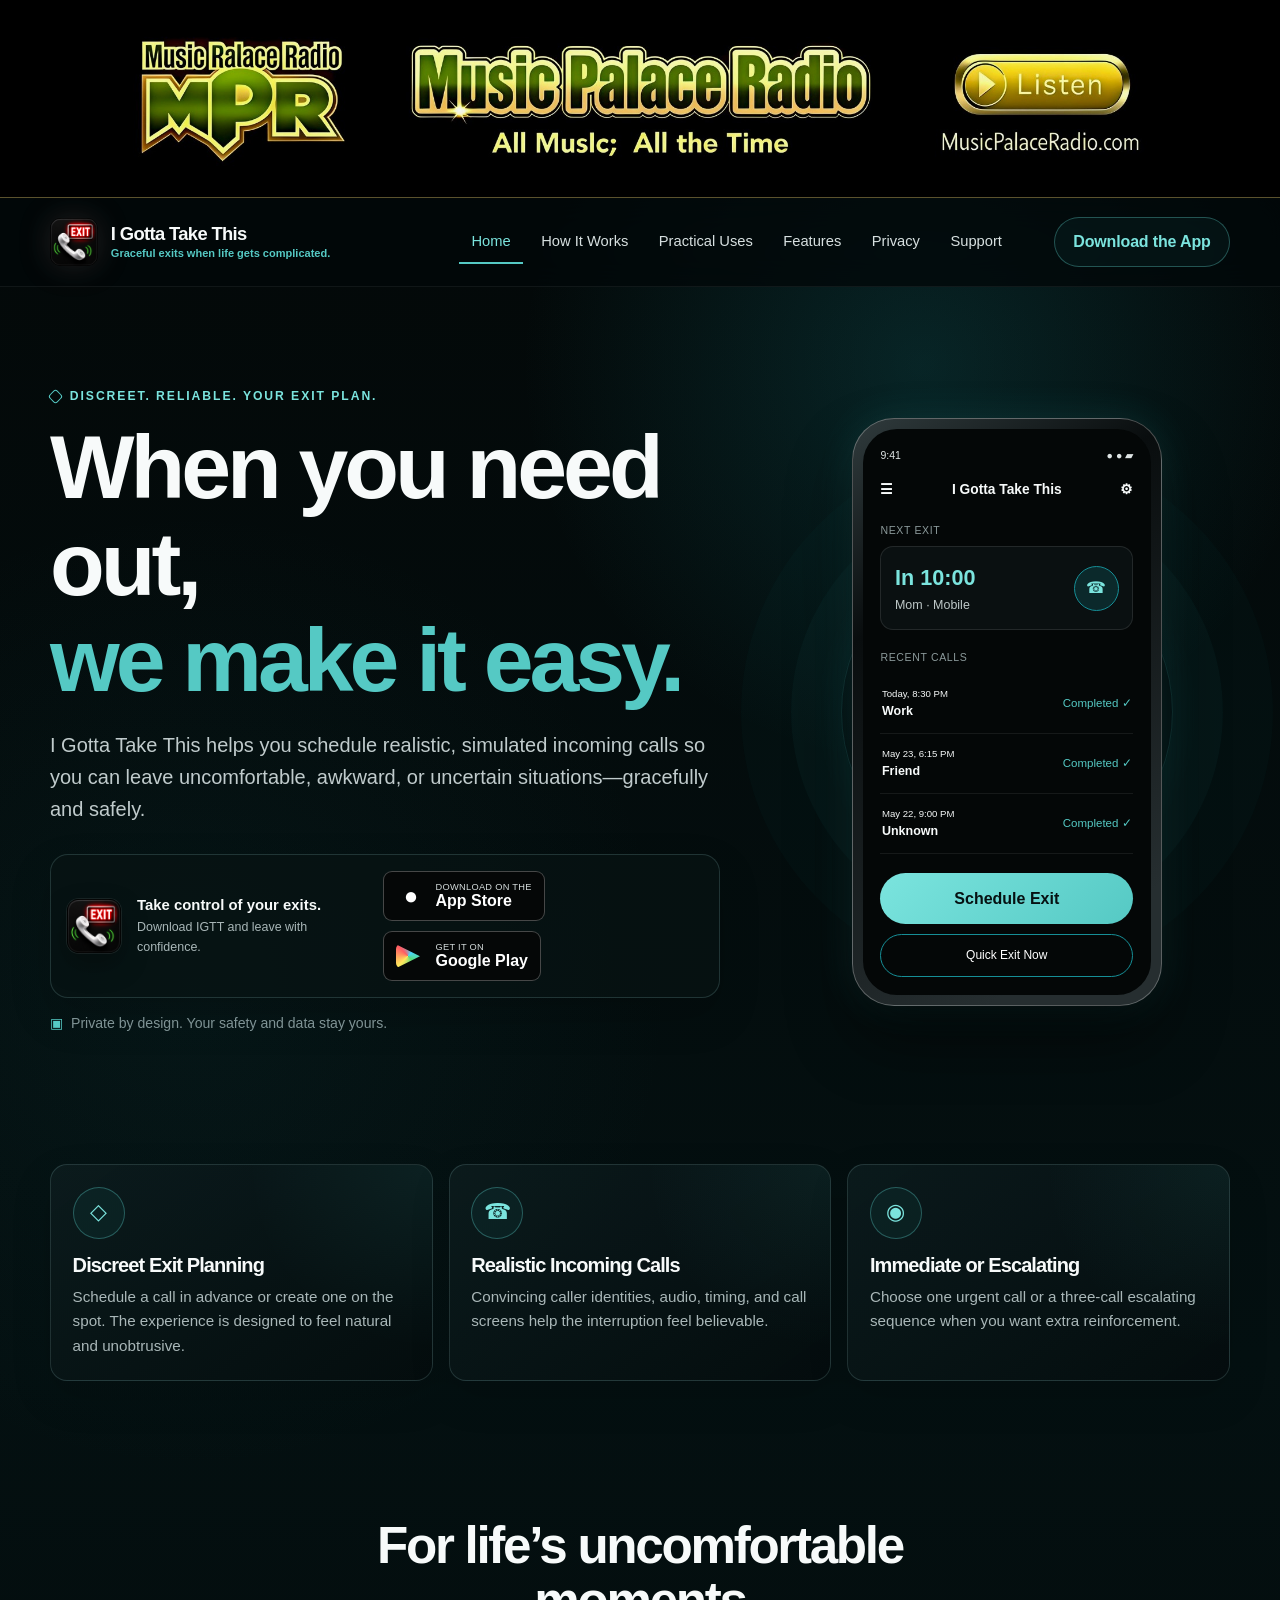
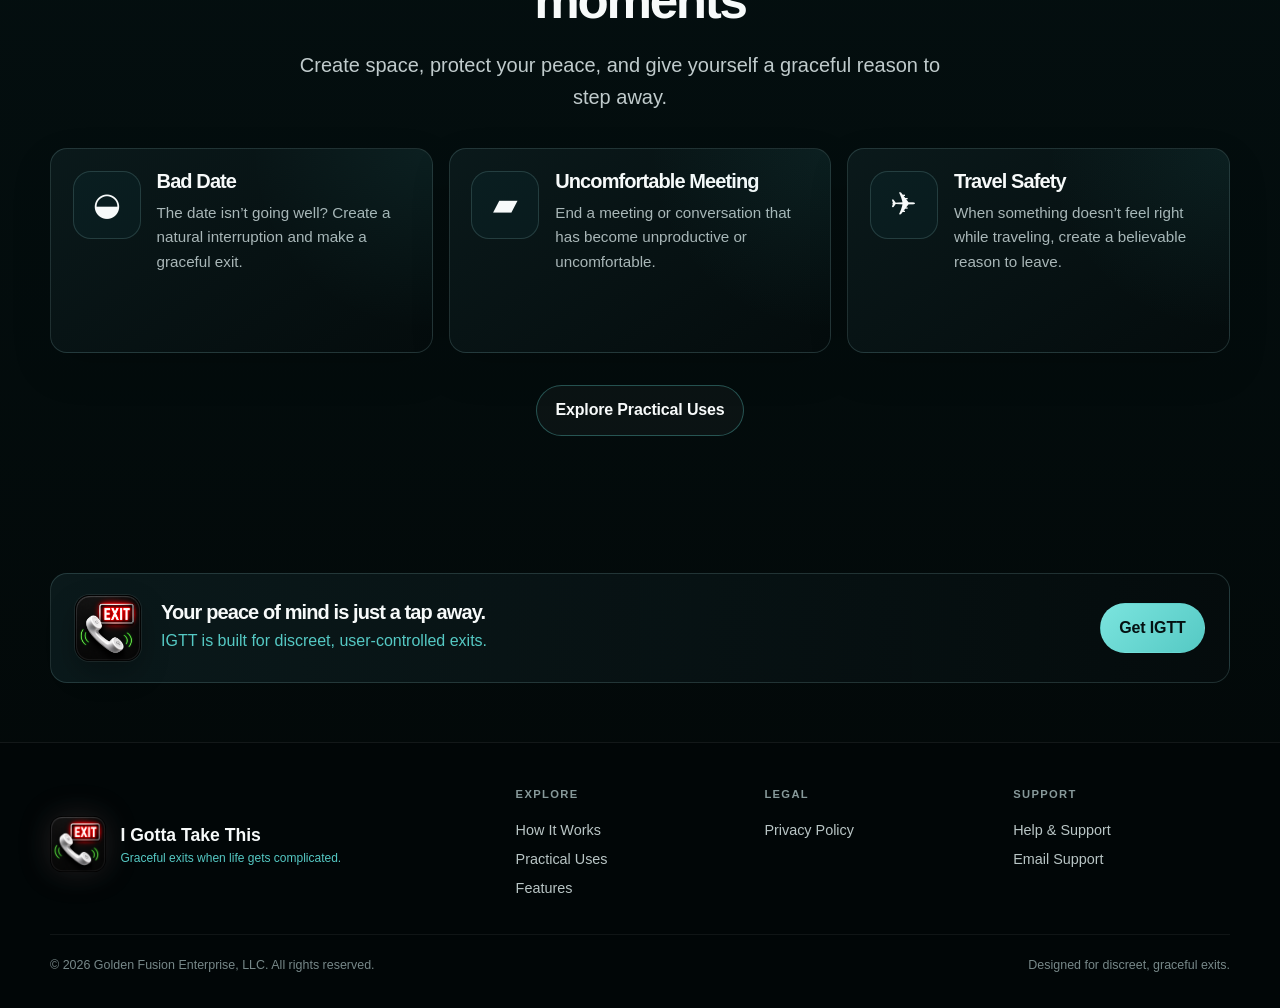
==== commit f05b8126: "Activate live App Store and Google Play links" ====
--- a/index.html
+++ b/index.html
@@ -12,7 +12,7 @@
   <meta property="og:url" content="https://igottatakethis.com/">
   <link rel="icon" href="assets/favicon-64.png" type="image/png"><link rel="apple-touch-icon" href="assets/apple-touch-icon.png">
   <link rel="stylesheet" href="styles.css">
-  <script src="site.js" defer></script>
+  <script src="site.js?v=20261009-store-links" defer></script>
   <!-- Metricool website analytics -->
   <script>function loadScript(a){var b=document.getElementsByTagName("head")[0],c=document.createElement("script");c.type="text/javascript",c.src="https://tracker.metricool.com/resources/be.js",c.onreadystatechange=a,c.onload=a,b.appendChild(c)}loadScript(function(){beTracker.t({hash:"865f861161508ff4e2f3a29f8a209556"})});</script>
 </head>
@@ -47,11 +47,11 @@
           <div class="download-card" id="download">
             <img class="app-icon" src="assets/igtt-icon.png" alt="I Gotta Take This app icon">
             <div class="download-copy"><strong>Take control of your exits.</strong><span>Download IGTT and leave with confidence.</span></div>
-            <div class="store-badges" aria-label="App store links coming soon">
-              <a class="store-badge" href="#download" data-store="apple" aria-disabled="true" title="App Store link will be activated after approval">
+            <div class="store-badges" aria-label="Download the app">
+              <a class="store-badge" href="https://apps.apple.com/us/app/i-gotta-take-this/id6793546098" data-store="apple" target="_blank" rel="noopener">
                 <span class="store-symbol" aria-hidden="true">●</span><span><span class="store-small">Download on the</span><span class="store-name">App Store</span></span>
               </a>
-              <a class="store-badge" href="#download" data-store="google" aria-disabled="true" title="Google Play link will be activated after approval">
+              <a class="store-badge" href="https://play.google.com/store/apps/details?id=com.igottatakethis.app" data-store="google" target="_blank" rel="noopener">
                 <span class="play-mark" aria-hidden="true"></span><span><span class="store-small">Get it on</span><span class="store-name">Google Play</span></span>
               </a>
             </div>
--- a/styles.css
+++ b/styles.css
@@ -60,6 +60,30 @@
   z-index: 1000;
 }
 .skip-link:focus { top: 1rem; }
+
+/* Reciprocal station placement, shown by site.js only during the campaign. */
+.partner-banner {
+  position: relative;
+  z-index: 51;
+  background: #000;
+  border-bottom: 1px solid rgba(228, 206, 113, .4);
+}
+.partner-banner-link {
+  width: min(var(--max), 100%);
+  margin: 0 auto;
+  display: block;
+  text-decoration: none;
+}
+.partner-banner-link:focus-visible { outline: 3px solid #ffd782; outline-offset: -4px; }
+.partner-banner-link img { display: block; width: 100%; height: auto; }
+.partner-mobile { display: none; }
+@media (max-width: 650px) {
+  .partner-banner-link img { display: none; }
+  .partner-mobile { min-height: 58px; padding: .55rem .85rem; display: flex; align-items: center; gap: .65rem; color: #e7db83; }
+  .partner-mobile strong { font-size: .92rem; line-height: 1.1; }
+  .partner-mobile span { font-size: .67rem; line-height: 1.2; color: #e8dfa2; }
+  .partner-mobile b { margin-left: auto; white-space: nowrap; font-size: .74rem; }
+}
 
 .site-header {
   position: sticky;
